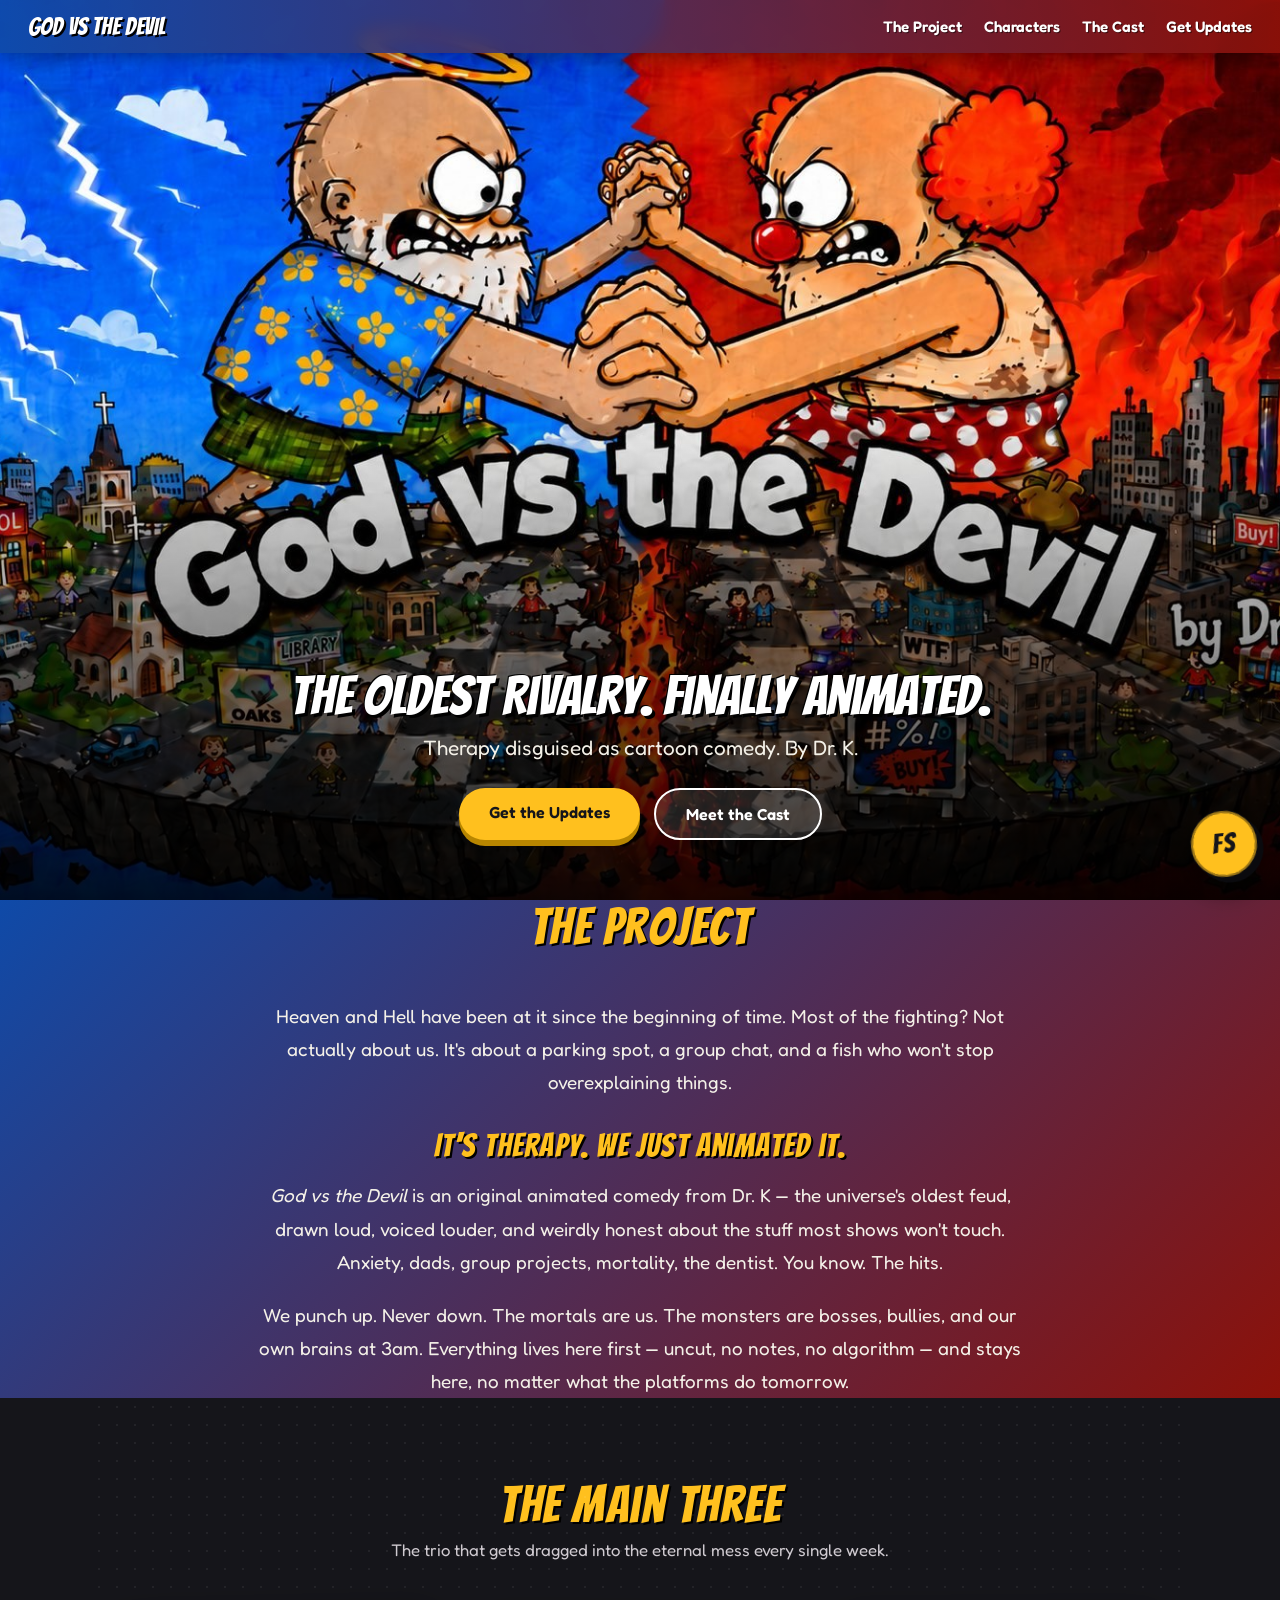
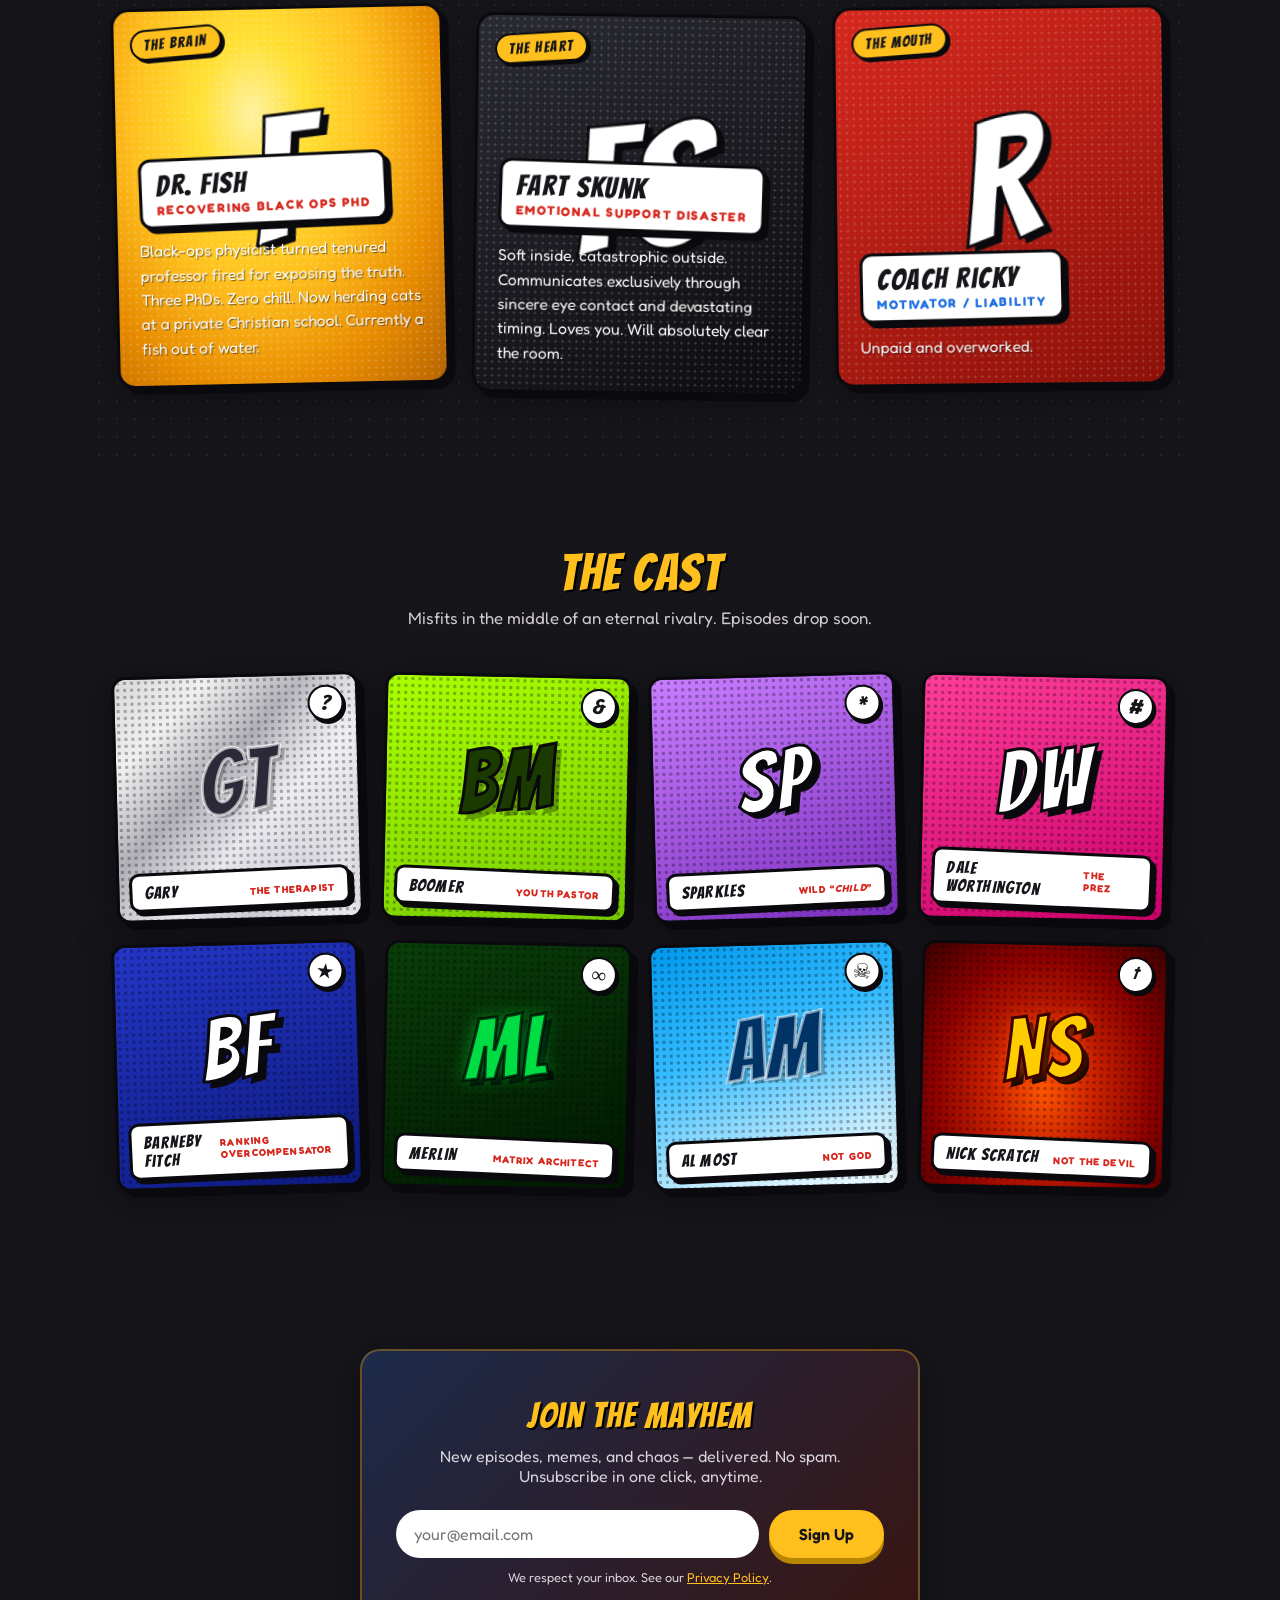
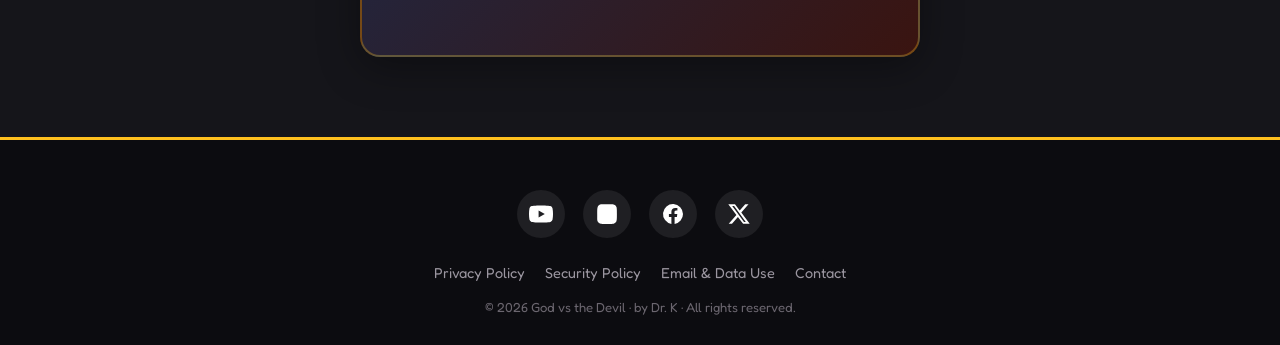
==== index.html @ 8877b004 "Update Coach Ricky tagline to "Unpaid and overworked." Co-Authored-By: Claude Sonnet 4.6 <noreply@an" ====
<!DOCTYPE html>
<html lang="en"><head>
<meta charset="UTF-8">
<meta name="viewport" content="width=device-width, initial-scale=1.0">
<title>God vs the Devil — by Dr. K</title>
<meta name="description" content="God vs the Devil — the oldest rivalry, finally animated. Therapy disguised as cartoon comedy. By Dr. K.">
<meta property="og:title" content="God vs the Devil — by Dr. K">
<meta property="og:description" content="The oldest rivalry. Finally animated.">
<meta property="og:image" content="images/hero.jpg">
<meta property="og:type" content="website">
<meta property="og:url" content="https://godvsthedevil.com">
<meta name="twitter:card" content="summary_large_image">

<link rel="preconnect" href="https://fonts.googleapis.com">
<link rel="preconnect" href="https://fonts.gstatic.com" crossorigin="">
<link rel="stylesheet" href="https://fonts.googleapis.com/css2?family=Bangers&family=Fredoka:wght@400;500;600;700&display=swap">
<style>/* vietnamese */

/* latin-ext */

/* latin */

/* hebrew */

/* latin-ext */

/* latin */

/* hebrew */

/* latin-ext */

/* latin */

/* hebrew */

/* latin-ext */

/* latin */

/* hebrew */

/* latin-ext */

/* latin */

</style>
<style>
  :root{
    --heaven:#1f6fe0;
    --heaven-deep:#0f4aa8;
    --hell:#d6281e;
    --hell-deep:#8c1109;
    --ink:#15151a;
    --paper:#f4f1e8;
    --gold:#ffc01e;
    --shadow:0 10px 40px rgba(0,0,0,.35);
  }
  *{margin:0;padding:0;box-sizing:border-box}
  html{scroll-behavior:smooth}
  body{
    font-family:'Fredoka',system-ui,sans-serif;
    background:var(--ink);
    color:var(--paper);
    overflow-x:hidden;
  }
  h1,h2,h3,.display{font-family:'Bangers',cursive;letter-spacing:1.5px;font-weight:400}
  nav{
    position:fixed;top:0;left:0;right:0;z-index:50;
    display:flex;justify-content:space-between;align-items:center;
    padding:14px 28px;
    background:linear-gradient(90deg, rgba(15,74,168,.92) 0%, rgba(140,17,9,.92) 100%);
    backdrop-filter:blur(8px);
    box-shadow:0 2px 20px rgba(0,0,0,.4);
  }
  nav .brand{font-family:'Bangers',cursive;font-size:1.5rem;color:#fff;text-shadow:2px 2px 0 #000}
  nav .links{display:flex;gap:22px}
  nav .links a{color:#fff;text-decoration:none;font-weight:600;font-size:.95rem;transition:color .2s;text-shadow:1px 1px 0 rgba(0,0,0,.5);}
  nav .links a:hover{color:var(--gold)}
  @media(max-width:640px){ nav .links{gap:12px} nav .links a{font-size:.78rem} nav .brand{font-size:1.15rem} }
  .hero{
    position:relative;min-height:100vh;display:flex;flex-direction:column;
    align-items:center;justify-content:flex-end;
    text-align:center;padding:90px 20px 60px;
    background:
      linear-gradient(to bottom, rgba(0,0,0,0) 45%, rgba(0,0,0,.85) 100%),
      url("images/hero.jpg") center/cover no-repeat;
  }
  .hero .tagline{
    font-family:'Bangers',cursive;font-size:clamp(1.6rem,5vw,3.4rem);
    color:#fff;text-shadow:3px 3px 0 #000, -1px -1px 0 #000;
    animation:rise 1s ease both;
  }
  .hero .sub{
    margin-top:10px;font-size:clamp(1rem,2.2vw,1.3rem);color:var(--paper);
    max-width:620px;animation:rise 1s ease .2s both;
  }
  .hero .cta{
    margin-top:28px;display:flex;gap:14px;flex-wrap:wrap;justify-content:center;
    animation:rise 1s ease .4s both;
  }
  .btn{
    font-family:'Fredoka',sans-serif;font-weight:600;font-size:1rem;
    padding:14px 30px;border-radius:50px;text-decoration:none;cursor:pointer;border:none;
    transition:transform .15s, box-shadow .15s;
  }
  .btn:hover{transform:translateY(-3px) scale(1.03)}
  .btn-gold{background:var(--gold);color:var(--ink);box-shadow:0 6px 0 #b88600}
  .btn-gold:hover{box-shadow:0 9px 0 #b88600}
  .btn-ghost{background:rgba(255,255,255,.12);color:#fff;border:2px solid #fff}
  @keyframes rise{from{opacity:0;transform:translateY(30px)}to{opacity:1;transform:none}}
  .hero .hero-img{display:none}
  @media(max-width:760px){
    .hero{min-height:auto;justify-content:flex-start;padding:74px 16px 44px;background:var(--ink);}
    .hero .hero-img{display:block;width:100%;height:auto;border-radius:12px;box-shadow:0 8px 30px rgba(0,0,0,.5);margin-bottom:22px;animation:rise 1s ease both;}
    .hero .tagline{font-size:clamp(1.7rem,7vw,2.6rem)}
    .hero .sub{font-size:1rem}
  }
  section.block{padding:80px 24px;max-width:1100px;margin:0 auto}
  .section-head{text-align:center;margin-bottom:46px}
  .section-head h2{font-size:clamp(2rem,5vw,3.2rem);color:var(--gold);text-shadow:2px 2px 0 #000}
  .section-head p{margin-top:8px;color:#cfcad0;font-size:1.05rem}

  /* About */
  .about{background:linear-gradient(135deg,var(--heaven-deep),var(--hell-deep))}
  .about-inner{max-width:780px;margin:0 auto;text-align:center;font-size:1.18rem;line-height:1.75}
  .about-inner p + p{margin-top:20px}
  .about-inner .pull{
    font-family:'Bangers',cursive;font-size:clamp(1.4rem,3vw,2rem);
    color:var(--gold);text-shadow:2px 2px 0 #000;letter-spacing:1.2px;
    margin:28px auto 14px;max-width:640px;line-height:1.2;
  }

  /* shared sticker / comic treatments */
  .halftone{
    position:absolute;inset:0;pointer-events:none;mix-blend-mode:multiply;opacity:.35;
    background-image:radial-gradient(rgba(0,0,0,.85) 1.4px, transparent 1.6px);
    background-size:7px 7px;
  }
  .halftone.light{mix-blend-mode:screen;opacity:.18;
    background-image:radial-gradient(rgba(255,255,255,.9) 1.2px, transparent 1.4px);
  }
  .sticker{
    border:3px solid #0a0a0e;
    box-shadow:6px 6px 0 #0a0a0e, var(--shadow);
  }

  /* Characters */
  .characters{background:var(--ink);position:relative;overflow:hidden}
  .characters::before{content:"";position:absolute;inset:0;opacity:.06;pointer-events:none;
    background-image:radial-gradient(#fff 1px, transparent 1.5px);background-size:18px 18px}
  .char-grid{display:grid;grid-template-columns:repeat(auto-fit,minmax(280px,1fr));gap:28px;position:relative}
  .char{
    position:relative;border-radius:18px;overflow:hidden;
    padding:130px 22px 24px;min-height:380px;
    display:flex;flex-direction:column;justify-content:flex-end;
    transition:transform .2s;
  }
  .char:nth-child(1){transform:rotate(-1.2deg)}
  .char:nth-child(2){transform:rotate(.8deg) translateY(8px)}
  .char:nth-child(3){transform:rotate(-.6deg)}
  .char:hover{transform:translateY(-6px) rotate(0deg) scale(1.02);z-index:3}
  .char .badge{
    position:absolute;top:16px;left:16px;z-index:4;
    font-family:'Bangers',cursive;font-size:.95rem;letter-spacing:.1em;
    padding:6px 12px 5px;border-radius:50px;
    background:var(--gold);color:var(--ink);
    border:2px solid #0a0a0e;
    box-shadow:3px 3px 0 #0a0a0e;
    transform:rotate(-4deg);
  }
  .char .portrait{
    position:absolute;top:0;left:0;right:0;bottom:0;
    perspective:1000px;pointer-events:none;
  }
  .char .portrait-inner{
    position:absolute;inset:0;display:flex;align-items:center;justify-content:center;
    transform-style:preserve-3d;
  }
  .char .portrait img{
    max-width:78%;max-height:72%;
    border:3px solid #0a0a0e;border-radius:8px;
    box-shadow:8px 8px 0 rgba(0,0,0,.5), 0 12px 30px rgba(0,0,0,.5);
    background:#0a0a0e;
    transition:transform .4s ease;
  }
  /* alternating 3d tilts per card */
  .char:nth-child(1) .portrait img{transform:perspective(900px) rotateY(-16deg) rotateX(4deg) rotateZ(-2deg)}
  .char:nth-child(2) .portrait img{transform:perspective(900px) rotateY(14deg)  rotateX(-3deg) rotateZ(2deg)}
  .char:nth-child(3) .portrait img{transform:perspective(900px) rotateY(-12deg) rotateX(-2deg) rotateZ(-3deg)}
  .char:hover .portrait img{transform:perspective(900px) rotateY(0deg) rotateX(0deg) rotateZ(0deg) scale(1.04)}

  /* mono fallback when no portrait image */
  .char .mono{
    position:absolute;top:50%;left:50%;transform:translate(-50%,-58%) rotate(-6deg);
    font-family:'Bangers',cursive;font-size:11rem;line-height:1;letter-spacing:2px;
    color:#fff;-webkit-text-stroke:3px #0a0a0e;
    text-shadow:6px 6px 0 #0a0a0e;
    pointer-events:none;user-select:none;z-index:2;
  }
  .char-name{
    position:relative;z-index:3;
    background:#fff;color:var(--ink);
    border:3px solid #0a0a0e;border-radius:12px;
    padding:10px 14px 8px;box-shadow:5px 5px 0 #0a0a0e;
    transform:rotate(-1.4deg);align-self:flex-start;
  }
  .char-name h3{font-size:1.8rem;line-height:1;color:var(--ink);text-shadow:none;letter-spacing:1.5px}
  .char-name .role{
    font-family:'Fredoka',sans-serif;font-weight:700;color:var(--hell);
    font-size:.78rem;text-transform:uppercase;letter-spacing:.14em;margin-top:2px;
  }
  .char p{
    margin-top:14px;font-size:.98rem;line-height:1.55;color:#fff;
    position:relative;z-index:3;text-shadow:1px 1px 0 rgba(0,0,0,.5);
  }
  .char-fish{background:radial-gradient(ellipse at 42% 28%, #fff2a0 0%, #ffe033 20%, #ffc01e 45%, #e88c00 72%, #b86500 100%)}
  .char-skunk{background:linear-gradient(150deg,#2a2a32 0%, #0c0c10 100%)}
  .char-skunk .char-name{transform:rotate(1.2deg)}
  .char-ricky{background:linear-gradient(150deg,var(--hell) 0%, var(--hell-deep) 100%)}
  .char-ricky .char-name{transform:rotate(-.8deg)}
  .char-ricky .char-name .role{color:var(--heaven)}

  /* Gallery / Cast */
  .gallery{display:grid;grid-template-columns:repeat(4,1fr);gap:22px;}
  @media(max-width:900px){.gallery{grid-template-columns:repeat(2,1fr)}}
  @media(max-width:480px){.gallery{grid-template-columns:1fr}}
  .card{
    position:relative;border-radius:14px;overflow:hidden;aspect-ratio:1;
    cursor:pointer;transition:transform .25s ease;
    display:flex;align-items:center;justify-content:center;
  }
  .card:nth-child(odd){transform:rotate(-1.5deg)}
  .card:nth-child(even){transform:rotate(1.2deg)}
  .card:hover{transform:rotate(0deg) translateY(-6px) scale(1.04);z-index:2}
  .card .tag{
    position:absolute;bottom:10px;left:10px;right:10px;z-index:4;
    padding:8px 12px 7px;
    background:#fff;color:var(--ink);
    border:3px solid #0a0a0e;border-radius:10px;
    box-shadow:4px 4px 0 #0a0a0e;
    font-family:'Bangers',cursive;font-size:1.05rem;letter-spacing:1.2px;
    display:flex;justify-content:space-between;align-items:baseline;gap:8px;
    transform:rotate(-1.2deg);
  }
  .card:nth-child(even) .tag{transform:rotate(1.4deg)}
  .card .tag small{font-family:'Fredoka',sans-serif;font-size:.62rem;font-weight:700;
    letter-spacing:.12em;text-transform:uppercase;color:var(--hell);}
  .card .initials{
    position:relative;z-index:3;
    font-family:'Bangers',cursive;font-size:5.4rem;line-height:1;letter-spacing:3px;
    color:#fff;-webkit-text-stroke:3px #0a0a0e;
    text-shadow:6px 6px 0 #0a0a0e;
    transform:translateY(-16px) rotate(-4deg);
  }
  .card .accent{
    position:absolute;top:10px;right:12px;z-index:4;
    font-family:'Bangers',cursive;font-size:1.3rem;
    background:#fff;color:var(--ink);
    border:2.5px solid #0a0a0e;border-radius:50%;
    width:36px;height:36px;display:flex;align-items:center;justify-content:center;
    box-shadow:3px 3px 0 #0a0a0e;transform:rotate(8deg);
  }
  .card .portrait-wrap{
    position:absolute;inset:0;display:flex;align-items:center;justify-content:center;
    perspective:900px;
  }
  .card .portrait-wrap img{
    max-width:82%;max-height:78%;
    border:3px solid #0a0a0e;border-radius:8px;
    box-shadow:6px 6px 0 rgba(0,0,0,.55);
    background:#0a0a0e;
    transition:transform .4s ease;
  }
  .card:nth-child(1) .portrait-wrap img{transform:rotateY(-18deg) rotateZ(-2deg)}
  .card:nth-child(2) .portrait-wrap img{transform:rotateY(16deg)  rotateZ(2deg)}
  .card:nth-child(3) .portrait-wrap img{transform:rotateY(-14deg) rotateZ(-3deg)}
  .card:nth-child(4) .portrait-wrap img{transform:rotateY(18deg)  rotateZ(2deg)}
  .card:nth-child(5) .portrait-wrap img{transform:rotateY(-16deg) rotateZ(-1deg)}
  .card:nth-child(6) .portrait-wrap img{transform:rotateY(14deg)  rotateZ(3deg)}
  .card:hover .portrait-wrap img{transform:rotateY(0deg) rotateZ(0deg) scale(1.05)}
  /* hide fallback initials/mono when a portrait image is present */
  .card:has(.portrait-wrap img) .initials{display:none}
  .char:has(.portrait img) .mono{display:none}

  /* card colorways — The Cast */
  .card-gary{
    background:linear-gradient(135deg,#d8d8d8 0%,#f0f0f0 20%,#b0b0b8 40%,#e8e8ee 60%,#c0c0cc 80%,#dcdce8 100%);
    position:relative;overflow:hidden;
  }
  .card-gary::before{
    content:"";position:absolute;inset:0;
    background:linear-gradient(105deg,transparent 30%,rgba(255,255,255,.55) 50%,transparent 70%);
    background-size:200% 100%;
    animation:sheen 3.2s ease-in-out infinite;
  }
  @keyframes sheen{0%{background-position:200%}100%{background-position:-200%}}
  .card-gary .initials{color:#2a2a38;-webkit-text-stroke:3px rgba(255,255,255,.6);text-shadow:4px 4px 0 rgba(0,0,0,.25)}
  .card-boomer{background:linear-gradient(160deg,#aaff00 0%,#77cc00 100%)}
  .card-boomer .initials{color:#1a3a00;-webkit-text-stroke:3px #0a0a0e;text-shadow:6px 6px 0 rgba(0,0,0,.3)}
  .card-sparkles{background:linear-gradient(160deg,#c97dff 0%,#7b2fbe 100%)}
  .card-sparkles .initials{color:#fff}
  .card-dale{background:linear-gradient(160deg,#ff3d9a 0%,#cc006a 100%)}
  .card-dale .initials{color:#fff}
  .card-barneby{background:linear-gradient(160deg,#2436c8 0%,#0d1a7e 100%)}
  .card-barneby .initials{color:#fff}
  .card-merlin{background:linear-gradient(160deg,#0a3d0a 0%,#001800 100%)}
  .card-merlin .initials{color:#00dd44;-webkit-text-stroke:3px rgba(0,0,0,.7);text-shadow:0 0 18px rgba(0,220,60,.6),6px 6px 0 #000}
  .card-almost{background:linear-gradient(160deg,#0099ee 0%,#33bbff 40%,#c8eeff 80%,#f0faff 100%)}
  .card-almost .initials{color:#003366;-webkit-text-stroke:3px rgba(255,255,255,.5);text-shadow:4px 4px 0 rgba(0,0,0,.25)}
  .card-scratch{background:radial-gradient(ellipse at 50% 60%,#ff5500 0%,#cc2200 30%,#8b0000 65%,#3a0000 100%)}
  .card-scratch .initials{color:#ffcc00;-webkit-text-stroke:3px #3a0000;text-shadow:0 0 16px rgba(255,80,0,.7),6px 6px 0 #000}

  /* Signup */
  .signup{background:var(--ink);text-align:center}
  .signup-box{max-width:560px;margin:0 auto;background:linear-gradient(135deg,#1c2a4a,#3a1410);padding:46px 34px;border-radius:20px;box-shadow:var(--shadow);border:2px solid rgba(255,192,30,.3);}
  .signup-box h2{font-size:2.2rem;color:var(--gold);text-shadow:2px 2px 0 #000}
  .signup-box p{margin:12px 0 24px;color:#d8d3da}
  .placeholder-form{display:flex;gap:10px;flex-wrap:wrap;justify-content:center}
  .placeholder-form input{flex:1;min-width:220px;padding:14px 18px;border-radius:50px;border:none;font-family:'Fredoka';font-size:1rem;}
  .fineprint{margin-top:16px;font-size:.8rem;color:#9b96a0}

  /* Footer */
  footer{background:#0c0c10;padding:50px 24px 30px;text-align:center;border-top:3px solid var(--gold);}
  .socials{display:flex;gap:18px;justify-content:center;flex-wrap:wrap;margin-bottom:26px}
  .socials a{width:48px;height:48px;border-radius:50%;display:flex;align-items:center;justify-content:center;background:rgba(255,255,255,.08);transition:background .2s,transform .2s;}
  .socials a:hover{background:var(--gold);transform:translateY(-3px)}
  .socials svg{width:24px;height:24px;fill:#fff}
  .socials a:hover svg{fill:var(--ink)}
  .legal-links{display:flex;gap:20px;justify-content:center;flex-wrap:wrap;margin-bottom:18px}
  .legal-links a{color:#9b96a0;text-decoration:none;font-size:.9rem;transition:color .2s}
  .legal-links a:hover{color:var(--gold)}
  footer .copy{color:#6b666f;font-size:.82rem}

  /* FS Chat widget */
  .fs-chat{
    position:fixed;right:22px;bottom:22px;z-index:60;
    width:68px;height:68px;border-radius:50%;
    background:var(--gold);
    border:3px solid #0a0a0e;
    box-shadow:5px 5px 0 #0a0a0e, 0 12px 28px rgba(0,0,0,.55);
    cursor:pointer;
    display:flex;align-items:center;justify-content:center;
    transition:transform .2s, box-shadow .2s;
    transform:rotate(-6deg);
  }
  .fs-chat:hover{transform:rotate(0deg) translateY(-3px) scale(1.06);box-shadow:7px 7px 0 #0a0a0e, 0 14px 32px rgba(0,0,0,.6)}
  .fs-chat .fs-mark{
    font-family:'Bangers',cursive;font-size:1.7rem;color:var(--ink);
    letter-spacing:1.5px;line-height:1;
    -webkit-text-stroke:0;
  }
  .fs-chat .pulse{
    position:absolute;inset:-2px;border-radius:50%;
    border:2px solid var(--gold);opacity:.6;
    animation:pulse 2.4s ease-out infinite;pointer-events:none;
  }
  @keyframes pulse{
    0%{transform:scale(1);opacity:.6}
    100%{transform:scale(1.5);opacity:0}
  }
  .fs-chat .bubble{
    position:absolute;right:84px;bottom:14px;
    background:#fff;color:var(--ink);
    border:3px solid #0a0a0e;
    padding:10px 14px 9px;border-radius:14px;
    font-family:'Bangers',cursive;font-size:1rem;letter-spacing:1.2px;
    white-space:nowrap;
    opacity:0;transform:translateX(8px) rotate(-3deg);pointer-events:none;
    transition:opacity .2s, transform .2s;
    box-shadow:4px 4px 0 #0a0a0e;
  }
  .fs-chat .bubble strong{color:var(--hell);margin-right:6px}
  .fs-chat .bubble::after{
    content:"";position:absolute;right:-12px;bottom:14px;
    width:0;height:0;border:9px solid transparent;
    border-left-color:#0a0a0e;border-right:0;
  }
  .fs-chat .bubble::before{
    content:"";position:absolute;right:-8px;bottom:16px;
    width:0;height:0;border:7px solid transparent;
    border-left-color:#fff;border-right:0;z-index:1;
  }
  .fs-chat:hover .bubble, .fs-chat:focus-visible .bubble{opacity:1;transform:translateX(0) rotate(-3deg)}
  @media(max-width:480px){ .fs-chat{width:60px;height:60px;right:14px;bottom:14px} .fs-chat .fs-mark{font-size:1.4rem} }
</style>
</head>
<body>
<nav>
  <div class="brand">GOD vs THE DEVIL</div>
  <div class="links">
    <a href="#about">The Project</a>
    <a href="#characters">Characters</a>
    <a href="#gallery">The Cast</a>
    <a href="#signup">Get Updates</a>
  </div>
</nav>

<header class="hero">
  <img class="hero-img" src="images/hero.jpg" alt="God vs the Devil — by Dr. K">
  <div class="tagline">The Oldest Rivalry. Finally Animated.</div>
  <p class="sub">Therapy disguised as cartoon comedy. By Dr. K.</p>
  <div class="cta">
    <a href="#signup" class="btn btn-gold">Get the Updates</a>
    <a href="#gallery" class="btn btn-ghost">Meet the Cast</a>
  </div>
</header>

<section class="about" id="about">
  <div class="block">
    <div class="section-head"><h2>The Project</h2></div>
    <div class="about-inner">
      <p>Heaven and Hell have been at it since the beginning of time. Most of the fighting? Not actually about us. It's about a parking spot, a group chat, and a fish who won't stop overexplaining things.</p>
      <div class="pull">It's therapy. We just animated it.</div>
      <p><em>God vs the Devil</em> is an original animated comedy from Dr. K — the universe's oldest feud, drawn loud, voiced louder, and weirdly honest about the stuff most shows won't touch. Anxiety, dads, group projects, mortality, the dentist. You know. The hits.</p>
      <p>We punch up. Never down. The mortals are us. The monsters are bosses, bullies, and our own brains at 3am. Everything lives here first — uncut, no notes, no algorithm — and stays here, no matter what the platforms do tomorrow.</p>
    </div>
  </div>
</section>

<section class="block characters" id="characters">
  <div class="section-head">
    <h2>The Main Three</h2>
    <p>The trio that gets dragged into the eternal mess every single week.</p>
  </div>
  <div class="char-grid">
    <article class="char char-fish sticker">
      <span class="halftone light" aria-hidden="true"></span>
      <span class="badge">The Brain</span>
      <div class="portrait" aria-hidden="true">
        <div class="portrait-inner">
          <!-- Drop image here: <img src="images/dr-fish.png" alt=""> -->
          <span class="mono">F</span>
        </div>
      </div>
      <div class="char-name">
        <h3>Dr. Fish</h3>
        <div class="role">Recovering Black Ops PhD</div>
      </div>
      <p>Black-ops physicist turned tenured professor fired for exposing the truth. Three PhDs. Zero chill. Now herding cats at a private Christian school. Currently a fish out of water.</p>
    </article>
    <article class="char char-skunk sticker">
      <span class="halftone light" aria-hidden="true"></span>
      <span class="badge">The Heart</span>
      <div class="portrait" aria-hidden="true">
        <div class="portrait-inner">
          <!-- Drop image here: <img src="images/fart-skunk.png" alt=""> -->
          <span class="mono">FS</span>
        </div>
      </div>
      <div class="char-name">
        <h3>Fart Skunk</h3>
        <div class="role">Emotional Support Disaster</div>
      </div>
      <p>Soft inside, catastrophic outside. Communicates exclusively through sincere eye contact and devastating timing. Loves you. Will absolutely clear the room.</p>
    </article>
    <article class="char char-ricky sticker">
      <span class="halftone light" aria-hidden="true"></span>
      <span class="badge">The Mouth</span>
      <div class="portrait" aria-hidden="true">
        <div class="portrait-inner">
          <!-- Drop image here: <img src="images/coach-ricky.png" alt=""> -->
          <span class="mono">R</span>
        </div>
      </div>
      <div class="char-name">
        <h3>Coach Ricky</h3>
        <div class="role">Motivator / Liability</div>
      </div>
      <p>Unpaid and overworked.</p>
    </article>
  </div>
</section>

<section class="block" id="gallery">
  <div class="section-head">
    <h2>The Cast</h2>
    <p>Misfits in the middle of an eternal rivalry. Episodes drop soon.</p>
  </div>
  <div class="gallery">
    <!-- Row 1 -->
    <div class="card card-gary sticker">
      <span class="halftone" aria-hidden="true"></span>
      <span class="accent">?</span>
      <div class="portrait-wrap">
        <!-- Drop image here: <img src="images/gary.png" alt=""> -->
      </div>
      <span class="initials">GT</span>
      <div class="tag">Gary <small>The Therapist</small></div>
    </div>
    <div class="card card-boomer sticker">
      <span class="halftone" aria-hidden="true"></span>
      <span class="accent">&amp;</span>
      <div class="portrait-wrap">
        <!-- Drop image here: <img src="images/boomer.png" alt=""> -->
      </div>
      <span class="initials">BM</span>
      <div class="tag">Boomer <small>Youth Pastor</small></div>
    </div>
    <div class="card card-sparkles sticker">
      <span class="halftone" aria-hidden="true"></span>
      <span class="accent">*</span>
      <div class="portrait-wrap">
        <!-- Drop image here: <img src="images/sparkles.png" alt=""> -->
      </div>
      <span class="initials">SP</span>
      <div class="tag">Sparkles <small>Wild &#8220;<em>Child</em>&#8221;</small></div>
    </div>
    <div class="card card-dale sticker">
      <span class="halftone" aria-hidden="true"></span>
      <span class="accent">#</span>
      <div class="portrait-wrap">
        <!-- Drop image here: <img src="images/dale-worthington.png" alt=""> -->
      </div>
      <span class="initials">DW</span>
      <div class="tag">Dale Worthington <small>The Prez</small></div>
    </div>
    <!-- Row 2 -->
    <div class="card card-barneby sticker">
      <span class="halftone" aria-hidden="true"></span>
      <span class="accent">&#9733;</span>
      <div class="portrait-wrap">
        <!-- Drop image here: <img src="images/barneby-fitch.png" alt=""> -->
      </div>
      <span class="initials">BF</span>
      <div class="tag">Barneby Fitch <small>Ranking Overcompensator</small></div>
    </div>
    <div class="card card-merlin sticker">
      <span class="halftone" aria-hidden="true"></span>
      <span class="accent">&#8734;</span>
      <div class="portrait-wrap">
        <!-- Drop image here: <img src="images/merlin.png" alt=""> -->
      </div>
      <span class="initials">ML</span>
      <div class="tag">Merlin <small>Matrix Architect</small></div>
    </div>
    <!-- Al Most faces RIGHT toward Nick Scratch — image orientation note -->
    <div class="card card-almost sticker">
      <span class="halftone" aria-hidden="true"></span>
      <span class="accent">&#9760;</span>
      <div class="portrait-wrap">
        <!-- Drop image here: <img src="images/al-most.png" alt="">
             IMAGE: faces RIGHT, arms out, palms up, mid-complaint toward Nick Scratch -->
      </div>
      <span class="initials">AM</span>
      <div class="tag">Al Most <small>Not God</small></div>
    </div>
    <!-- Nick Scratch faces LEFT toward Al Most — always placed last -->
    <div class="card card-scratch sticker">
      <span class="halftone" aria-hidden="true"></span>
      <span class="accent">&#8224;</span>
      <div class="portrait-wrap">
        <!-- Drop image here: <img src="images/nick-scratch.png" alt="">
             IMAGE: faces LEFT, arms crossed or finger pointing, dismissive toward Al Most -->
      </div>
      <span class="initials">NS</span>
      <div class="tag">Nick Scratch <small>Not The Devil</small></div>
    </div>
  </div>
</section>

<section class="block signup" id="signup">
  <div class="signup-box">
    <h2>Join the Mayhem</h2>
    <p>New episodes, memes, and chaos — delivered. No spam. Unsubscribe in one click, anytime.</p>
    <div id="email-signup-mount">
      <form id="gvd-subscribe" class="placeholder-form" novalidate>
        <input type="email" id="gvd-email" placeholder="your@email.com" aria-label="Email address" required>
        <button class="btn btn-gold" type="submit">Sign Up</button>
      </form>
    </div>
    <script>
    (function(){
      var form=document.getElementById('gvd-subscribe');
      var mount=document.getElementById('email-signup-mount');
      form.addEventListener('submit',function(e){
        e.preventDefault();
        var email=document.getElementById('gvd-email').value.trim();
        var btn=form.querySelector('button');
        var prev=mount.querySelector('.gvd-msg');
        if(prev)prev.remove();
        btn.disabled=true;btn.textContent='Signing up…';
        fetch('https://postiz.godvsthedevil.com/gvd-relay/subscribe',{
          method:'POST',
          headers:{'Content-Type':'application/json'},
          body:JSON.stringify({email:email})
        })
        .then(function(r){return r.json();})
        .then(function(d){
          if(d.status==='ok'){
            mount.innerHTML='<p class="gvd-msg" style="color:#ffe033;font-size:1.15rem;font-family:Fredoka;margin:0">You\'re in. Chaos incoming. 😈</p>';
          } else {
            btn.disabled=false;btn.textContent='Sign Up';
            var m=document.createElement('p');
            m.className='gvd-msg';m.style.cssText='color:#ff6b6b;margin:8px 0 0;font-size:.9rem';
            m.textContent='Something went wrong — try again.';
            mount.appendChild(m);
          }
        })
        .catch(function(){
          btn.disabled=false;btn.textContent='Sign Up';
          var m=document.createElement('p');
          m.className='gvd-msg';m.style.cssText='color:#ff6b6b;margin:8px 0 0;font-size:.9rem';
          m.textContent='Something went wrong — try again.';
          mount.appendChild(m);
        });
      });
    })();
    </script>
    <p class="fineprint">We respect your inbox. See our <a href="privacy.html" style="color:var(--gold)">Privacy Policy</a>.</p>
  </div>
</section>

<footer>
  <div class="socials">
    <a href="#" aria-label="YouTube"><svg viewBox="0 0 24 24"><path d="M23.5 6.2a3 3 0 0 0-2.1-2.1C19.5 3.5 12 3.5 12 3.5s-7.5 0-9.4.6A3 3 0 0 0 .5 6.2 31 31 0 0 0 0 12a31 31 0 0 0 .5 5.8 3 3 0 0 0 2.1 2.1c1.9.6 9.4.6 9.4.6s7.5 0 9.4-.6a3 3 0 0 0 2.1-2.1A31 31 0 0 0 24 12a31 31 0 0 0-.5-5.8zM9.6 15.6V8.4l6.2 3.6z"></path></svg></a>
    <a href="#" aria-label="Instagram"><svg viewBox="0 0 24 24"><path d="M12 2.2c3.2 0 3.6 0 4.9.1 1.2.1 1.8.3 2.2.4.6.2 1 .5 1.4.9.4.4.7.8.9 1.4.2.4.4 1 .4 2.2.1 1.3.1 1.7.1 4.9s0 3.6-.1 4.9c-.1 1.2-.3 1.8-.4 2.2-.2.6-.5 1-.9 1.4-.4.4-.8.7-1.4.9-.4.2-1 .4-2.2.4-1.3.1-1.7.1-4.9.1s-3.6 0-4.9-.1c-1.2-.1-1.8-.3-2.2-.4-.6-.2-1-.5-1.4-.9-.4-.4-.7-.8-.9-1.4-.2-.4-.4-1-.4-2.2C2.2 15.6 2.2 15.2 2.2 12s0-3.6.1-4.9c.1-1.2.3-1.8.4-2.2.2-.6.5-1 .9-1.4.4-.4.8-.7 1.4-.9.4-.2 1-.4 2.2-.4C8.4 2.2 8.8 2.2 12 2.2zm0 3.1a4.9 4.9 0 1 1 0 9.8 4.9 4.9 0 0 1 0-9.8zm6.2-1.2a1.1 1.1 0 1 1-2.3 0 1.1 1.1 0 0 1 2.3 0z"></path></svg></a>
    <a href="#" aria-label="Facebook"><svg viewBox="0 0 24 24"><path d="M22 12a10 10 0 1 0-11.6 9.9v-7H7.9V12h2.5V9.8c0-2.5 1.5-3.9 3.8-3.9 1.1 0 2.2.2 2.2.2v2.5h-1.3c-1.2 0-1.6.8-1.6 1.6V12h2.8l-.4 2.9h-2.3v7A10 10 0 0 0 22 12z"></path></svg></a>
    <a href="#" aria-label="X"><svg viewBox="0 0 24 24"><path d="M18.2 2.3h3.3l-7.2 8.2 8.4 11.2h-6.6l-5.2-6.8-5.9 6.8H1.7l7.7-8.8L1.3 2.3H8l4.7 6.2zm-1.2 17.8h1.8L7.1 4.1H5.2z"></path></svg></a>
  </div>
  <div class="legal-links">
    <a href="privacy.html">Privacy Policy</a>
    <a href="security.html">Security Policy</a>
    <a href="email-policy.html">Email &amp; Data Use</a>
    <a href="mailto:mayhem@godvsthedevil.com">Contact</a>
  </div>
  <div class="copy">© <span id="yr"></span> God vs the Devil · by Dr. K · All rights reserved.</div>
</footer>

<!-- FS chat widget (placeholder) -->
<button class="fs-chat" type="button" aria-label="Chat with Fart Skunk (coming soon)">
  <span class="pulse" aria-hidden="true"></span>
  <span class="fs-mark">FS</span>
  <span class="bubble"><strong>FS</strong>Coming soon…</span>
</button>

<script>document.getElementById('yr').textContent = new Date().getFullYear();</script>

</body></html>
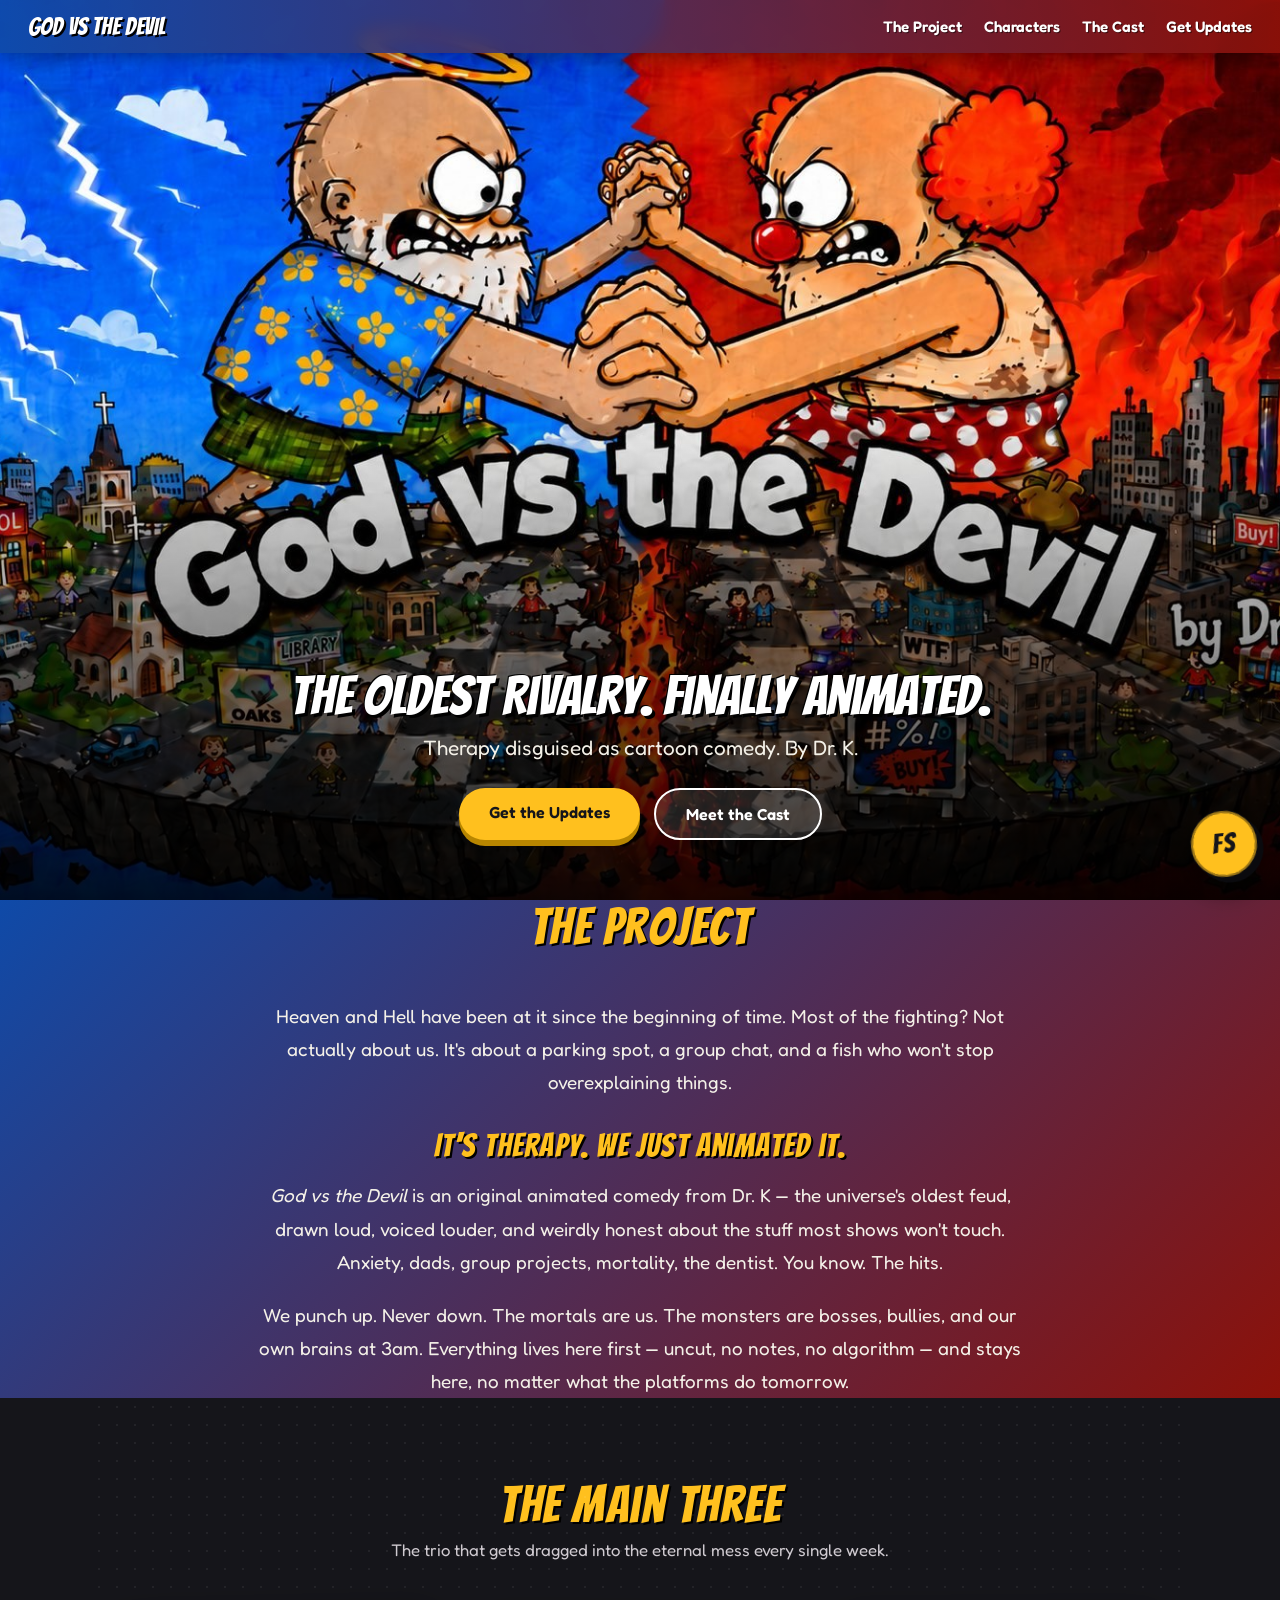
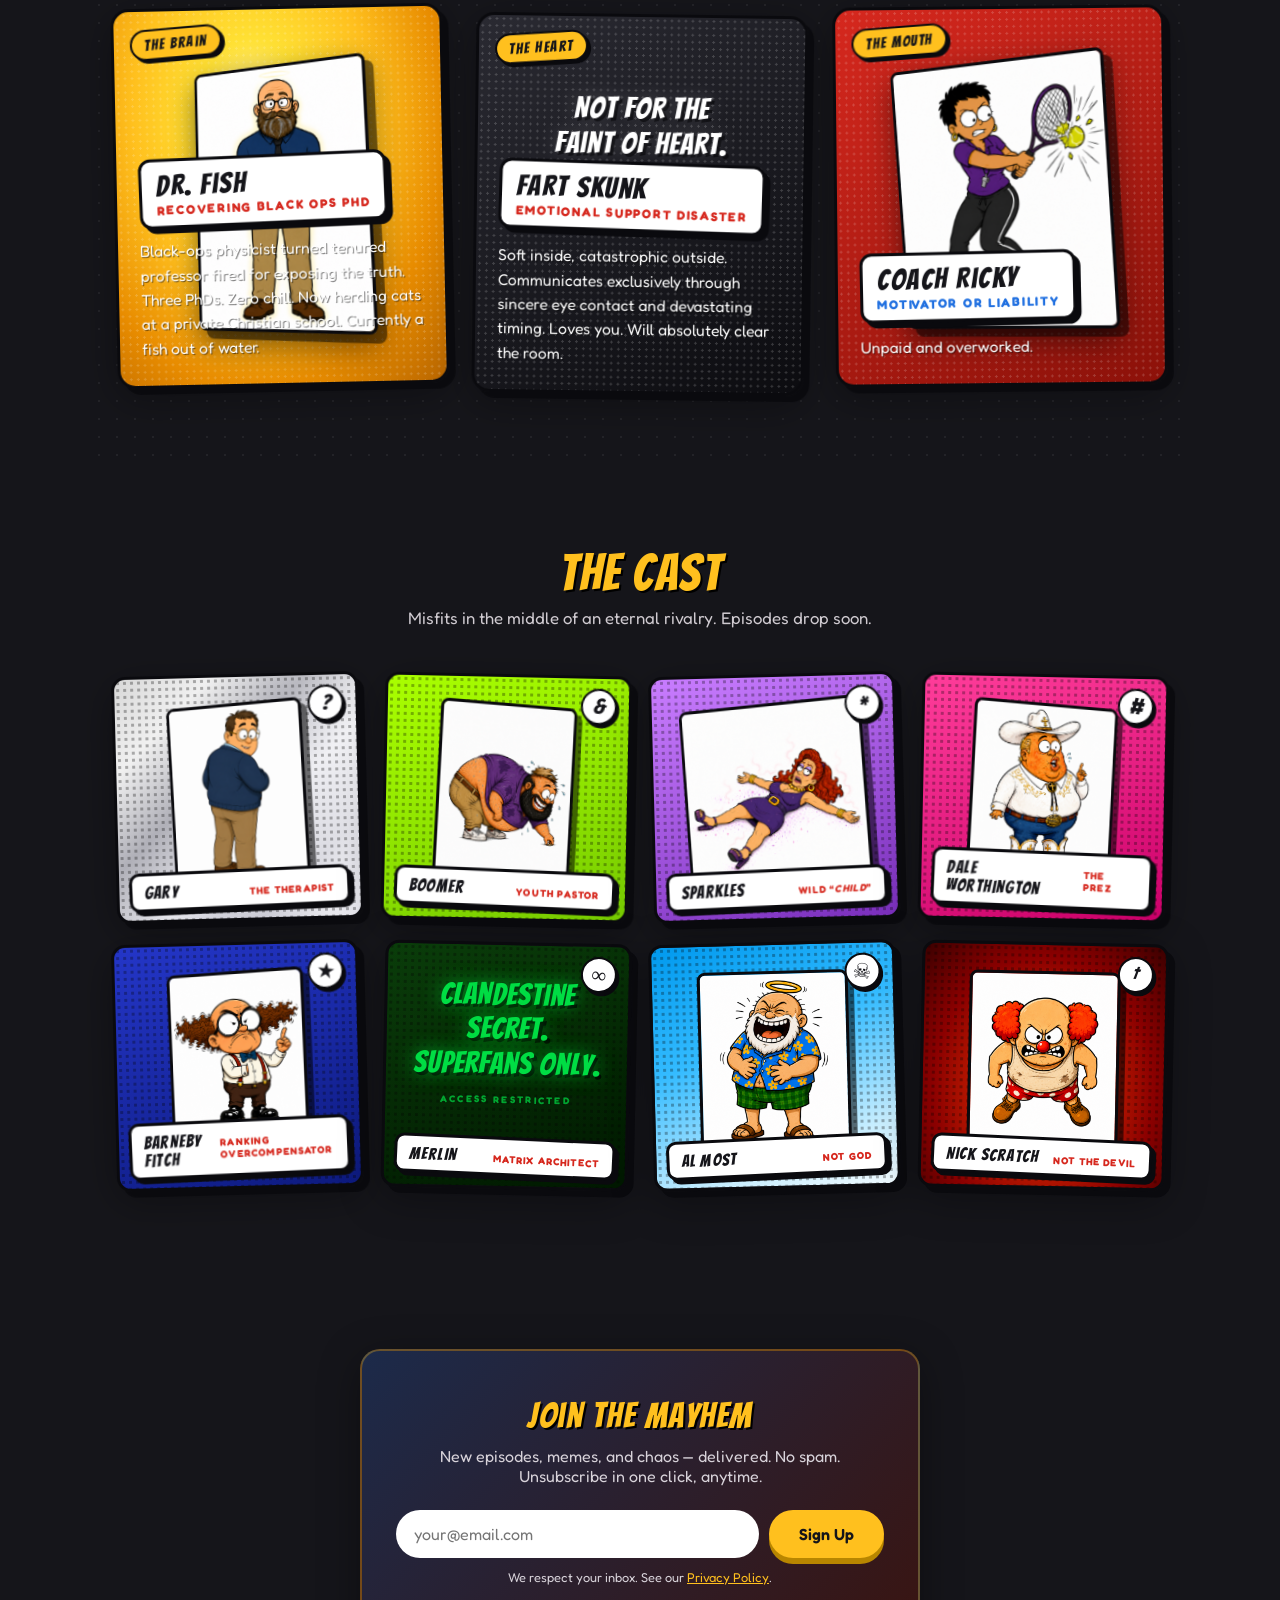
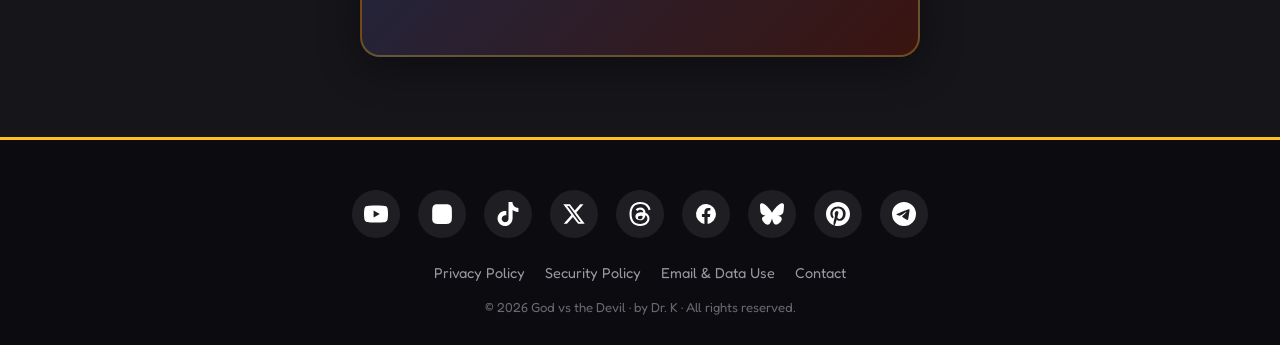
==== commit cac705bb: "Update character images, add teasers, add social links" ====
--- a/index.html
+++ b/index.html
@@ -311,6 +311,18 @@
   .card-scratch{background:radial-gradient(ellipse at 50% 60%,#ff5500 0%,#cc2200 30%,#8b0000 65%,#3a0000 100%)}
   .card-scratch .initials{color:#ffcc00;-webkit-text-stroke:3px #3a0000;text-shadow:0 0 16px rgba(255,80,0,.7),6px 6px 0 #000}
 
+  /* Teaser cards (no portrait) */
+  .teaser{display:flex;flex-direction:column;align-items:center;justify-content:center;text-align:center;padding:0 16px;z-index:3;pointer-events:none;}
+  .char .teaser{position:absolute;left:0;right:0;top:0;bottom:132px;}
+  .card .teaser{position:absolute;left:0;right:0;top:0;bottom:48px;}
+  .teaser .t-line{font-family:'Bangers',cursive;font-size:clamp(1.3rem,3vw,1.9rem);line-height:1.14;letter-spacing:1px;color:#fff;text-shadow:3px 3px 0 #0a0a0e;}
+  .teaser .t-sub{margin-top:12px;font-family:'Fredoka',sans-serif;font-weight:700;font-size:.6rem;letter-spacing:.24em;text-transform:uppercase;color:rgba(255,255,255,.55);}
+  .char-skunk .teaser .t-line{color:#fff;text-shadow:0 0 22px rgba(255,255,255,.22),3px 3px 0 #0a0a0e;}
+  .card-merlin .teaser{animation:flicker 4s ease-in-out infinite;}
+  .card-merlin .teaser .t-line{color:#00dd44;text-shadow:0 0 20px rgba(0,220,60,.75),3px 3px 0 #000;}
+  .card-merlin .teaser .t-sub{color:rgba(0,221,68,.7);}
+  @keyframes flicker{0%,92%,100%{opacity:1}94%{opacity:.45}96%{opacity:.9}}
+
   /* Signup */
   .signup{background:var(--ink);text-align:center}
   .signup-box{max-width:560px;margin:0 auto;background:linear-gradient(135deg,#1c2a4a,#3a1410);padding:46px 34px;border-radius:20px;box-shadow:var(--shadow);border:2px solid rgba(255,192,30,.3);}
@@ -429,8 +441,7 @@
       <span class="badge">The Brain</span>
       <div class="portrait" aria-hidden="true">
         <div class="portrait-inner">
-          <!-- Drop image here: <img src="images/dr-fish.png" alt=""> -->
-          <span class="mono">F</span>
+          <img src="images/dr-fish.png" alt="Dr. Fish">
         </div>
       </div>
       <div class="char-name">
@@ -442,11 +453,9 @@
     <article class="char char-skunk sticker">
       <span class="halftone light" aria-hidden="true"></span>
       <span class="badge">The Heart</span>
-      <div class="portrait" aria-hidden="true">
-        <div class="portrait-inner">
-          <!-- Drop image here: <img src="images/fart-skunk.png" alt=""> -->
-          <span class="mono">FS</span>
-        </div>
+      <div class="teaser" aria-hidden="true">
+        <span class="t-line">Not for the<br>faint of heart.</span>
+        <span class="t-sub">You've been warned</span>
       </div>
       <div class="char-name">
         <h3>Fart Skunk</h3>
@@ -459,13 +468,12 @@
       <span class="badge">The Mouth</span>
       <div class="portrait" aria-hidden="true">
         <div class="portrait-inner">
-          <!-- Drop image here: <img src="images/coach-ricky.png" alt=""> -->
-          <span class="mono">R</span>
+          <img src="images/coach-ricky.png" alt="Coach Ricky">
         </div>
       </div>
       <div class="char-name">
         <h3>Coach Ricky</h3>
-        <div class="role">Motivator / Liability</div>
+        <div class="role">Motivator or Liability</div>
       </div>
       <p>Unpaid and overworked.</p>
     </article>
@@ -483,7 +491,7 @@
       <span class="halftone" aria-hidden="true"></span>
       <span class="accent">?</span>
       <div class="portrait-wrap">
-        <!-- Drop image here: <img src="images/gary.png" alt=""> -->
+        <img src="images/gary.png" alt="Gary">
       </div>
       <span class="initials">GT</span>
       <div class="tag">Gary <small>The Therapist</small></div>
@@ -492,7 +500,7 @@
       <span class="halftone" aria-hidden="true"></span>
       <span class="accent">&amp;</span>
       <div class="portrait-wrap">
-        <!-- Drop image here: <img src="images/boomer.png" alt=""> -->
+        <img src="images/boomer.png" alt="Boomer">
       </div>
       <span class="initials">BM</span>
       <div class="tag">Boomer <small>Youth Pastor</small></div>
@@ -501,7 +509,7 @@
       <span class="halftone" aria-hidden="true"></span>
       <span class="accent">*</span>
       <div class="portrait-wrap">
-        <!-- Drop image here: <img src="images/sparkles.png" alt=""> -->
+        <img src="images/sparkles.png" alt="Sparkles">
       </div>
       <span class="initials">SP</span>
       <div class="tag">Sparkles <small>Wild &#8220;<em>Child</em>&#8221;</small></div>
@@ -510,7 +518,7 @@
       <span class="halftone" aria-hidden="true"></span>
       <span class="accent">#</span>
       <div class="portrait-wrap">
-        <!-- Drop image here: <img src="images/dale-worthington.png" alt=""> -->
+        <img src="images/dale-worthington.png" alt="Dale Worthington">
       </div>
       <span class="initials">DW</span>
       <div class="tag">Dale Worthington <small>The Prez</small></div>
@@ -520,7 +528,7 @@
       <span class="halftone" aria-hidden="true"></span>
       <span class="accent">&#9733;</span>
       <div class="portrait-wrap">
-        <!-- Drop image here: <img src="images/barneby-fitch.png" alt=""> -->
+        <img src="images/barneby-fitch.png" alt="Barneby Fitch">
       </div>
       <span class="initials">BF</span>
       <div class="tag">Barneby Fitch <small>Ranking Overcompensator</small></div>
@@ -528,10 +536,10 @@
     <div class="card card-merlin sticker">
       <span class="halftone" aria-hidden="true"></span>
       <span class="accent">&#8734;</span>
-      <div class="portrait-wrap">
-        <!-- Drop image here: <img src="images/merlin.png" alt=""> -->
-      </div>
-      <span class="initials">ML</span>
+      <div class="teaser" aria-hidden="true">
+        <span class="t-line">Clandestine secret.<br>Superfans only.</span>
+        <span class="t-sub">Access restricted</span>
+      </div>
       <div class="tag">Merlin <small>Matrix Architect</small></div>
     </div>
     <!-- Al Most faces RIGHT toward Nick Scratch — image orientation note -->
@@ -539,8 +547,7 @@
       <span class="halftone" aria-hidden="true"></span>
       <span class="accent">&#9760;</span>
       <div class="portrait-wrap">
-        <!-- Drop image here: <img src="images/al-most.png" alt="">
-             IMAGE: faces RIGHT, arms out, palms up, mid-complaint toward Nick Scratch -->
+        <img src="images/al-most.png" alt="Al Most">
       </div>
       <span class="initials">AM</span>
       <div class="tag">Al Most <small>Not God</small></div>
@@ -550,8 +557,7 @@
       <span class="halftone" aria-hidden="true"></span>
       <span class="accent">&#8224;</span>
       <div class="portrait-wrap">
-        <!-- Drop image here: <img src="images/nick-scratch.png" alt="">
-             IMAGE: faces LEFT, arms crossed or finger pointing, dismissive toward Al Most -->
+        <img src="images/nick-scratch.png" alt="Nick Scratch">
       </div>
       <span class="initials">NS</span>
       <div class="tag">Nick Scratch <small>Not The Devil</small></div>
@@ -573,12 +579,21 @@
     (function(){
       var form=document.getElementById('gvd-subscribe');
       var mount=document.getElementById('email-signup-mount');
+      if(!form||!mount)return;
+      var EMAIL_RE=/^[^@\s]+@[^@\s]+\.[^@\s]+$/;
       form.addEventListener('submit',function(e){
         e.preventDefault();
-        var email=document.getElementById('gvd-email').value.trim();
+        var email=(document.getElementById('gvd-email').value||'').trim();
         var btn=form.querySelector('button');
         var prev=mount.querySelector('.gvd-msg');
         if(prev)prev.remove();
+        if(!email||!EMAIL_RE.test(email)){
+          var ve=document.createElement('p');
+          ve.className='gvd-msg';ve.style.cssText='color:#ff6b6b;margin:8px 0 0;font-size:.9rem';
+          ve.textContent='Enter a valid email address.';
+          mount.appendChild(ve);
+          return;
+        }
         btn.disabled=true;btn.textContent='Signing up…';
         fetch('https://postiz.godvsthedevil.com/gvd-relay/subscribe',{
           method:'POST',
@@ -601,7 +616,7 @@
           btn.disabled=false;btn.textContent='Sign Up';
           var m=document.createElement('p');
           m.className='gvd-msg';m.style.cssText='color:#ff6b6b;margin:8px 0 0;font-size:.9rem';
-          m.textContent='Something went wrong — try again.';
+          m.textContent='Could not connect — try again or email mayhem@godvsthedevil.com';
           mount.appendChild(m);
         });
       });
@@ -613,10 +628,15 @@
 
 <footer>
   <div class="socials">
-    <a href="#" aria-label="YouTube"><svg viewBox="0 0 24 24"><path d="M23.5 6.2a3 3 0 0 0-2.1-2.1C19.5 3.5 12 3.5 12 3.5s-7.5 0-9.4.6A3 3 0 0 0 .5 6.2 31 31 0 0 0 0 12a31 31 0 0 0 .5 5.8 3 3 0 0 0 2.1 2.1c1.9.6 9.4.6 9.4.6s7.5 0 9.4-.6a3 3 0 0 0 2.1-2.1A31 31 0 0 0 24 12a31 31 0 0 0-.5-5.8zM9.6 15.6V8.4l6.2 3.6z"></path></svg></a>
-    <a href="#" aria-label="Instagram"><svg viewBox="0 0 24 24"><path d="M12 2.2c3.2 0 3.6 0 4.9.1 1.2.1 1.8.3 2.2.4.6.2 1 .5 1.4.9.4.4.7.8.9 1.4.2.4.4 1 .4 2.2.1 1.3.1 1.7.1 4.9s0 3.6-.1 4.9c-.1 1.2-.3 1.8-.4 2.2-.2.6-.5 1-.9 1.4-.4.4-.8.7-1.4.9-.4.2-1 .4-2.2.4-1.3.1-1.7.1-4.9.1s-3.6 0-4.9-.1c-1.2-.1-1.8-.3-2.2-.4-.6-.2-1-.5-1.4-.9-.4-.4-.7-.8-.9-1.4-.2-.4-.4-1-.4-2.2C2.2 15.6 2.2 15.2 2.2 12s0-3.6.1-4.9c.1-1.2.3-1.8.4-2.2.2-.6.5-1 .9-1.4.4-.4.8-.7 1.4-.9.4-.2 1-.4 2.2-.4C8.4 2.2 8.8 2.2 12 2.2zm0 3.1a4.9 4.9 0 1 1 0 9.8 4.9 4.9 0 0 1 0-9.8zm6.2-1.2a1.1 1.1 0 1 1-2.3 0 1.1 1.1 0 0 1 2.3 0z"></path></svg></a>
-    <a href="#" aria-label="Facebook"><svg viewBox="0 0 24 24"><path d="M22 12a10 10 0 1 0-11.6 9.9v-7H7.9V12h2.5V9.8c0-2.5 1.5-3.9 3.8-3.9 1.1 0 2.2.2 2.2.2v2.5h-1.3c-1.2 0-1.6.8-1.6 1.6V12h2.8l-.4 2.9h-2.3v7A10 10 0 0 0 22 12z"></path></svg></a>
-    <a href="#" aria-label="X"><svg viewBox="0 0 24 24"><path d="M18.2 2.3h3.3l-7.2 8.2 8.4 11.2h-6.6l-5.2-6.8-5.9 6.8H1.7l7.7-8.8L1.3 2.3H8l4.7 6.2zm-1.2 17.8h1.8L7.1 4.1H5.2z"></path></svg></a>
+    <a href="https://www.youtube.com/@godvsthedevilbydrk" target="_blank" rel="noopener" aria-label="YouTube"><svg viewBox="0 0 24 24"><path d="M23.5 6.2a3 3 0 0 0-2.1-2.1C19.5 3.5 12 3.5 12 3.5s-7.5 0-9.4.6A3 3 0 0 0 .5 6.2 31 31 0 0 0 0 12a31 31 0 0 0 .5 5.8 3 3 0 0 0 2.1 2.1c1.9.6 9.4.6 9.4.6s7.5 0 9.4-.6a3 3 0 0 0 2.1-2.1A31 31 0 0 0 24 12a31 31 0 0 0-.5-5.8zM9.6 15.6V8.4l6.2 3.6z"></path></svg></a>
+    <a href="https://www.instagram.com/god_vs_the_devil/" target="_blank" rel="noopener" aria-label="Instagram"><svg viewBox="0 0 24 24"><path d="M12 2.2c3.2 0 3.6 0 4.9.1 1.2.1 1.8.3 2.2.4.6.2 1 .5 1.4.9.4.4.7.8.9 1.4.2.4.4 1 .4 2.2.1 1.3.1 1.7.1 4.9s0 3.6-.1 4.9c-.1 1.2-.3 1.8-.4 2.2-.2.6-.5 1-.9 1.4-.4.4-.8.7-1.4.9-.4.2-1 .4-2.2.4-1.3.1-1.7.1-4.9.1s-3.6 0-4.9-.1c-1.2-.1-1.8-.3-2.2-.4-.6-.2-1-.5-1.4-.9-.4-.4-.7-.8-.9-1.4-.2-.4-.4-1-.4-2.2C2.2 15.6 2.2 15.2 2.2 12s0-3.6.1-4.9c.1-1.2.3-1.8.4-2.2.2-.6.5-1 .9-1.4.4-.4.8-.7 1.4-.9.4-.2 1-.4 2.2-.4C8.4 2.2 8.8 2.2 12 2.2zm0 3.1a4.9 4.9 0 1 1 0 9.8 4.9 4.9 0 0 1 0-9.8zm6.2-1.2a1.1 1.1 0 1 1-2.3 0 1.1 1.1 0 0 1 2.3 0z"></path></svg></a>
+    <a href="https://www.tiktok.com/@godvsthedevilbydrk" target="_blank" rel="noopener" aria-label="TikTok"><svg viewBox="0 0 24 24"><path d="M12.525.02c1.31-.02 2.61-.01 3.91-.02.08 1.53.63 3.09 1.75 4.17 1.12 1.11 2.7 1.62 4.24 1.79v4.03c-1.44-.05-2.89-.35-4.2-.97-.57-.26-1.1-.59-1.62-.93-.01 2.92.01 5.84-.02 8.75-.08 1.4-.54 2.79-1.35 3.94-1.31 1.92-3.58 3.17-5.91 3.21-1.43.08-2.86-.31-4.08-1.03-2.02-1.19-3.44-3.37-3.65-5.71-.02-.5-.03-1-.01-1.49.18-1.9 1.12-3.72 2.58-4.96 1.66-1.44 3.98-2.13 6.15-1.72.02 1.48-.04 2.96-.04 4.44-.99-.32-2.15-.23-3.02.37-.63.41-1.11 1.04-1.36 1.75-.21.51-.15 1.07-.14 1.61.24 1.64 1.82 3.02 3.5 2.87 1.12-.01 2.19-.66 2.77-1.61.19-.33.4-.67.41-1.06.1-1.79.06-3.57.07-5.36.01-4.03-.01-8.05.02-12.07z"></path></svg></a>
+    <a href="https://x.com/GvDbyDrK" target="_blank" rel="noopener" aria-label="X"><svg viewBox="0 0 24 24"><path d="M18.2 2.3h3.3l-7.2 8.2 8.4 11.2h-6.6l-5.2-6.8-5.9 6.8H1.7l7.7-8.8L1.3 2.3H8l4.7 6.2zm-1.2 17.8h1.8L7.1 4.1H5.2z"></path></svg></a>
+    <a href="https://www.threads.net/@god_vs_the_devil" target="_blank" rel="noopener" aria-label="Threads"><svg viewBox="0 0 24 24"><path d="M12.186 24h-.007c-3.581-.024-6.334-1.205-8.184-3.509C2.35 18.44 1.5 15.586 1.472 12.01v-.017c.03-3.579.879-6.43 2.525-8.482C5.845 1.205 8.6.024 12.18 0h.014c2.746.02 5.043.725 6.826 2.098 1.677 1.29 2.858 3.13 3.509 5.467l-2.04.569c-1.104-3.96-3.898-5.984-8.304-6.015-2.91.022-5.11.936-6.54 2.717C4.307 6.504 3.616 8.914 3.589 12c.027 3.086.718 5.496 2.057 7.164 1.43 1.783 3.631 2.698 6.54 2.717 2.623-.02 4.358-.631 5.8-2.045 1.647-1.613 1.618-3.593 1.09-4.798-.31-.71-.873-1.3-1.634-1.75-.192 1.352-.622 2.446-1.284 3.272-.886 1.102-2.14 1.704-3.73 1.79-1.202.065-2.36-.218-3.259-.801-1.063-.689-1.685-1.74-1.752-2.964-.065-1.19.408-2.285 1.33-3.082.88-.76 2.119-1.207 3.583-1.291a13.853 13.853 0 0 1 3.02.142c-.126-.742-.375-1.332-.75-1.757-.513-.586-1.308-.883-2.359-.89h-.029c-.844 0-1.992.232-2.721 1.32L7.734 7.847c.98-1.454 2.568-2.256 4.478-2.256h.044c3.194.02 5.097 1.975 5.287 5.388.108.046.216.094.321.142 1.49.7 2.58 1.761 3.154 3.07.797 1.82.871 4.785-1.548 7.155-1.85 1.81-4.094 2.628-7.277 2.65Zm1.327-10.353c-.24 0-.485.007-.733.021-1.84.103-2.991.84-2.892 2.072.06 1.082 1.165 1.575 2.282 1.515 1.012-.055 2.32-.448 2.546-3.092a8.9 8.9 0 0 0-1.203-.516Z"></path></svg></a>
+    <a href="https://www.facebook.com/GodvstheDevilbyDrK" target="_blank" rel="noopener" aria-label="Facebook"><svg viewBox="0 0 24 24"><path d="M22 12a10 10 0 1 0-11.6 9.9v-7H7.9V12h2.5V9.8c0-2.5 1.5-3.9 3.8-3.9 1.1 0 2.2.2 2.2.2v2.5h-1.3c-1.2 0-1.6.8-1.6 1.6V12h2.8l-.4 2.9h-2.3v7A10 10 0 0 0 22 12z"></path></svg></a>
+    <a href="https://bsky.app/profile/godvsthedevil.com" target="_blank" rel="noopener" aria-label="Bluesky"><svg viewBox="0 0 24 24"><path d="M12 10.8c-1.087-2.114-4.046-6.053-6.798-7.995C2.566.944 1.561 1.266.902 1.565.139 1.908 0 3.08 0 3.768c0 .69.378 5.65.624 6.479.815 2.736 3.713 3.66 6.383 3.364.136-.02.275-.039.415-.056-.138.022-.276.04-.415.056-3.912.58-7.387 2.005-2.83 7.078 5.013 5.19 6.87-1.113 7.823-4.308.953 3.195 2.05 9.271 7.733 4.308 4.267-4.308 1.172-6.498-2.74-7.078a8.741 8.741 0 0 1-.415-.056c.14.017.279.036.415.056 2.67.297 5.568-.628 6.383-3.364C23.622 9.418 24 4.458 24 3.768c0-.688-.139-1.86-.902-2.203-.659-.299-1.664-.621-4.3 1.24C16.046 4.748 13.087 8.687 12 10.8Z"></path></svg></a>
+    <a href="https://www.pinterest.com/godvsthedevilbydrk/" target="_blank" rel="noopener" aria-label="Pinterest"><svg viewBox="0 0 24 24"><path d="M12 0C5.373 0 0 5.372 0 12c0 5.084 3.163 9.426 7.627 11.174-.105-.949-.2-2.405.042-3.441.218-.937 1.407-5.965 1.407-5.965s-.359-.719-.359-1.782c0-1.668.967-2.914 2.171-2.914 1.023 0 1.518.769 1.518 1.69 0 1.029-.655 2.568-.994 3.995-.283 1.194.599 2.169 1.777 2.169 2.133 0 3.772-2.249 3.772-5.495 0-2.873-2.064-4.882-5.012-4.882-3.414 0-5.418 2.561-5.418 5.207 0 1.031.397 2.138.893 2.738a.36.36 0 0 1 .083.345c-.091.378-.293 1.194-.333 1.361-.052.22-.174.266-.402.16-1.499-.698-2.436-2.889-2.436-4.649 0-3.785 2.75-7.262 7.929-7.262 4.163 0 7.398 2.967 7.398 6.931 0 4.136-2.608 7.464-6.227 7.464-1.216 0-2.359-.632-2.75-1.378l-.748 2.853c-.271 1.043-1.002 2.349-1.492 3.146C9.57 23.812 10.763 24 12 24c6.627 0 12-5.373 12-12S18.627 0 12 0"></path></svg></a>
+    <a href="https://t.me/godvsthedevil" target="_blank" rel="noopener" aria-label="Telegram"><svg viewBox="0 0 24 24"><path d="M11.944 0A12 12 0 0 0 0 12a12 12 0 0 0 12 12 12 12 0 0 0 12-12A12 12 0 0 0 12 0a12 12 0 0 0-.056 0zm4.962 7.224c.1-.002.321.023.465.14a.506.506 0 0 1 .171.325c.016.093.036.306.02.472-.18 1.898-.962 6.502-1.36 8.627-.168.9-.499 1.201-.82 1.23-.696.065-1.225-.46-1.9-.902-1.056-.693-1.653-1.124-2.678-1.8-1.185-.78-.417-1.21.258-1.91.177-.184 3.247-2.977 3.307-3.23.007-.032.014-.15-.056-.212s-.174-.041-.249-.024c-.106.024-1.793 1.139-5.061 3.345-.479.329-.913.489-1.302.481-.428-.009-1.252-.242-1.865-.442-.751-.244-1.349-.374-1.297-.789.027-.216.325-.437.893-.663 3.498-1.524 5.83-2.529 6.998-3.014 3.332-1.386 4.025-1.627 4.476-1.635z"></path></svg></a>
   </div>
   <div class="legal-links">
     <a href="privacy.html">Privacy Policy</a>
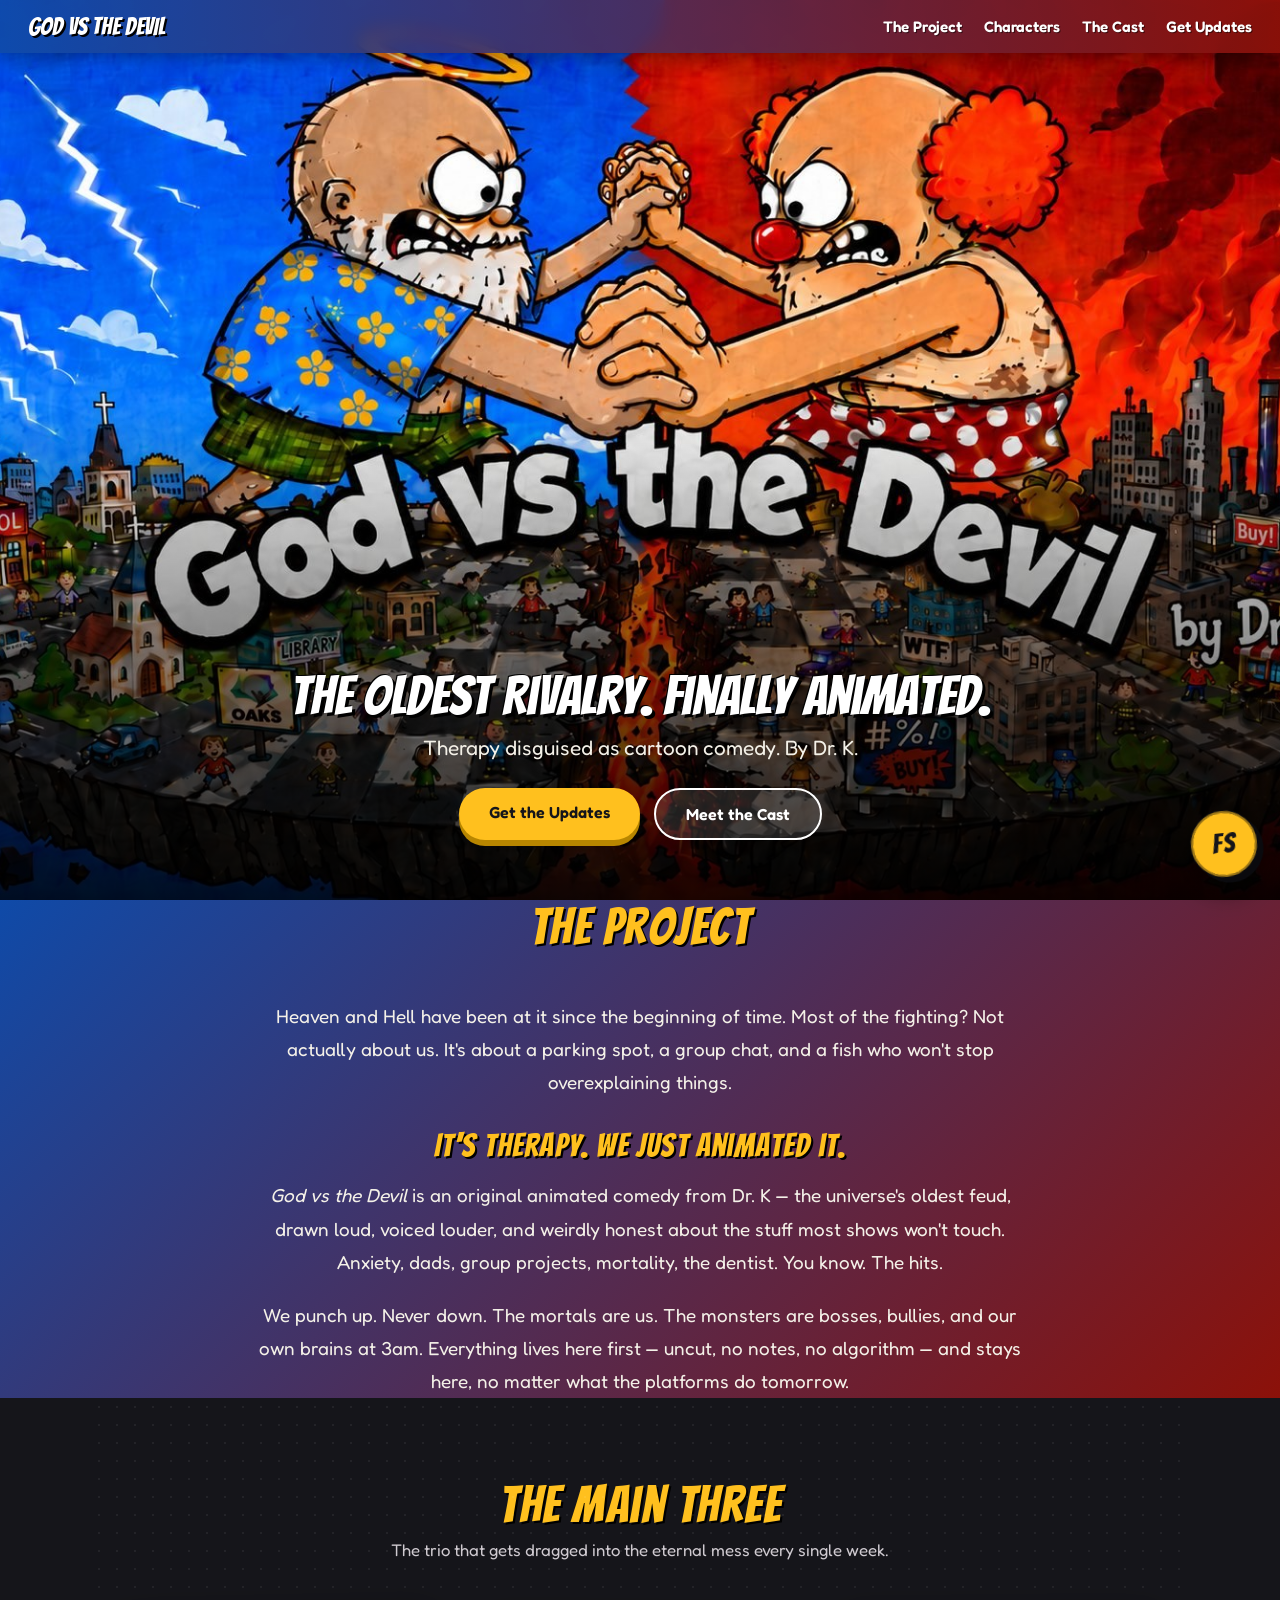
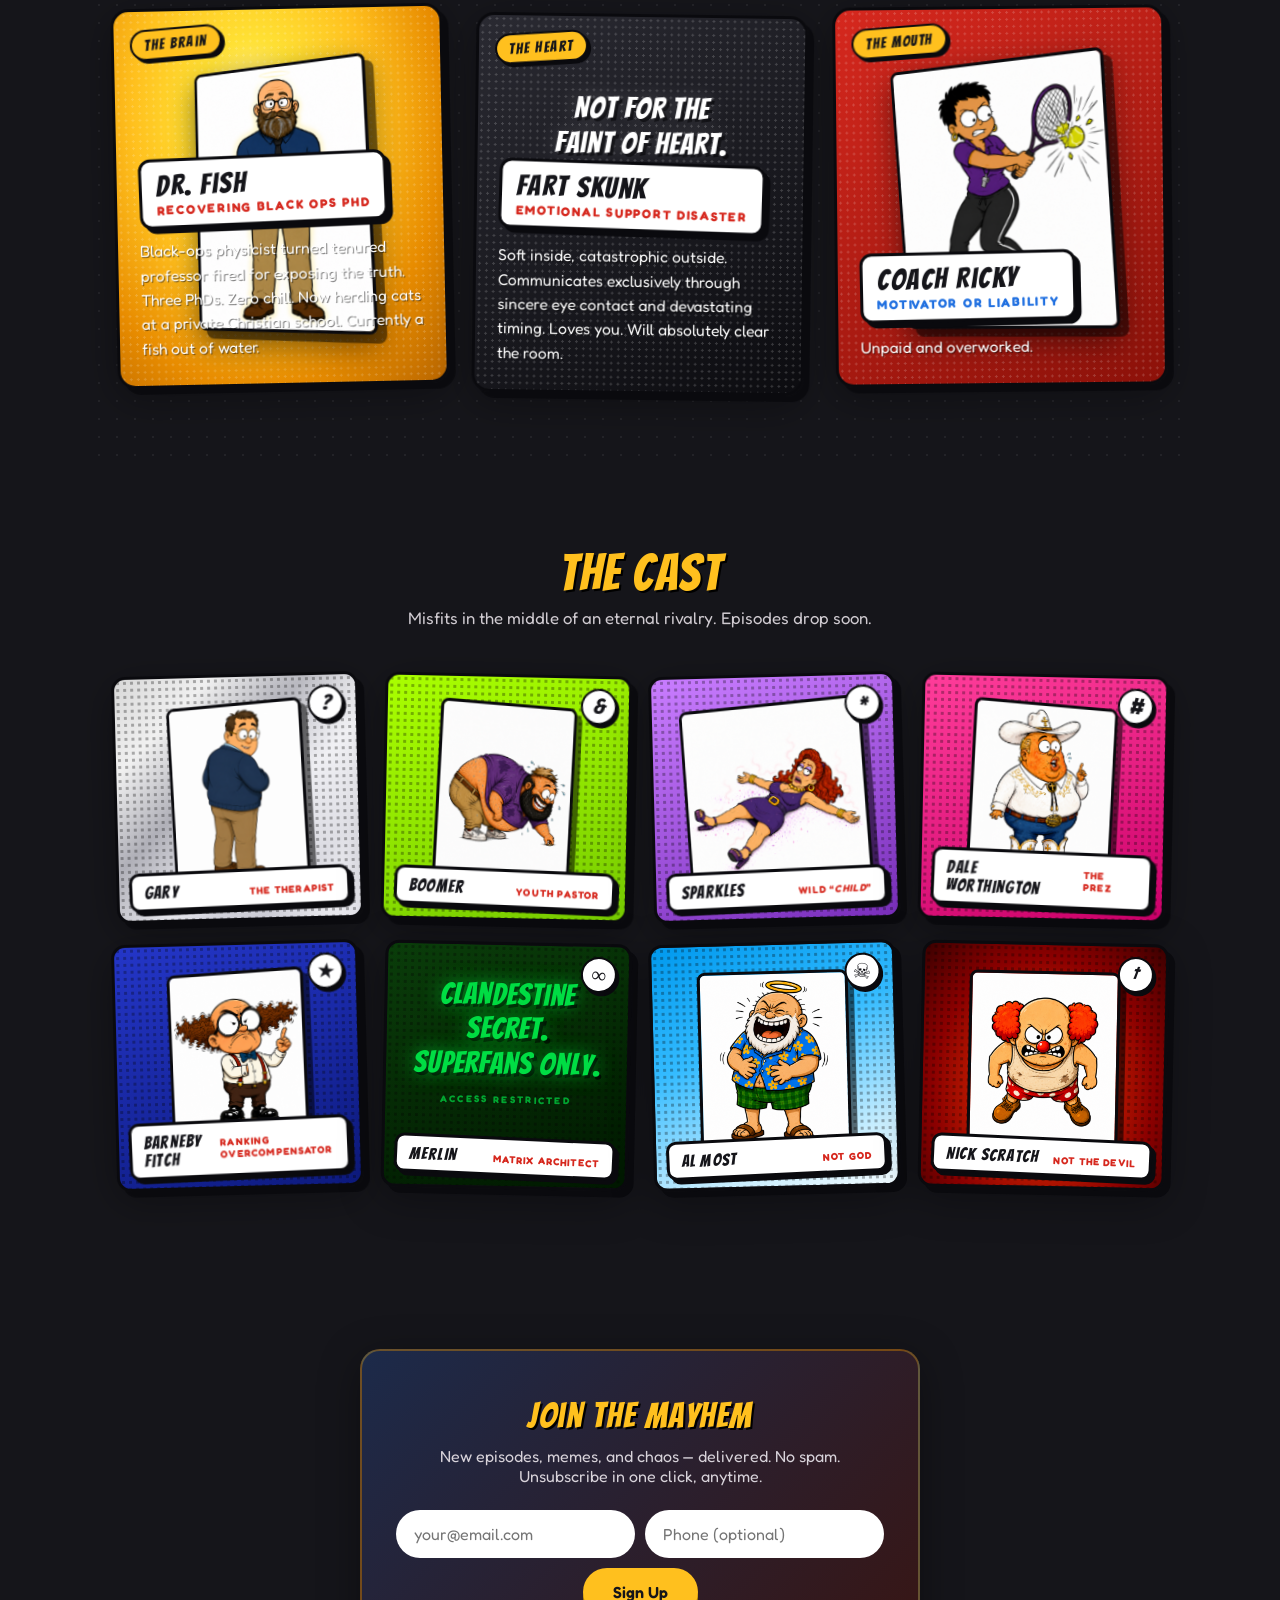
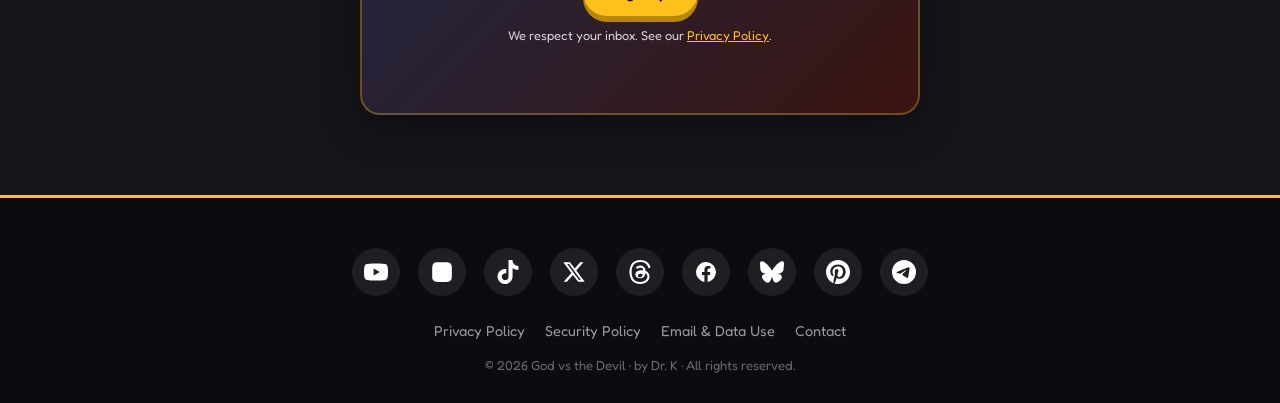
==== commit 3456c6e4: "Wire Beehiiv email capture into website" ====
--- a/index.html
+++ b/index.html
@@ -572,6 +572,7 @@
     <div id="email-signup-mount">
       <form id="gvd-subscribe" class="placeholder-form" novalidate>
         <input type="email" id="gvd-email" placeholder="your@email.com" aria-label="Email address" required>
+        <input type="tel" id="gvd-phone" placeholder="Phone (optional)" aria-label="Phone number (optional)" autocomplete="tel">
         <button class="btn btn-gold" type="submit">Sign Up</button>
       </form>
     </div>
@@ -584,6 +585,8 @@
       form.addEventListener('submit',function(e){
         e.preventDefault();
         var email=(document.getElementById('gvd-email').value||'').trim();
+        var phoneEl=document.getElementById('gvd-phone');
+        var phone=phoneEl?(phoneEl.value||'').trim():'';
         var btn=form.querySelector('button');
         var prev=mount.querySelector('.gvd-msg');
         if(prev)prev.remove();
@@ -598,12 +601,12 @@
         fetch('https://postiz.godvsthedevil.com/gvd-relay/subscribe',{
           method:'POST',
           headers:{'Content-Type':'application/json'},
-          body:JSON.stringify({email:email})
+          body:JSON.stringify(phone?{email:email,phone:phone}:{email:email})
         })
         .then(function(r){return r.json();})
         .then(function(d){
           if(d.status==='ok'){
-            mount.innerHTML='<p class="gvd-msg" style="color:#ffe033;font-size:1.15rem;font-family:Fredoka;margin:0">You\'re in. Chaos incoming. 😈</p>';
+            mount.innerHTML='<p class="gvd-msg" style="color:#ffe033;font-size:1.2rem;font-family:Fredoka;margin:0">Welcome to the madness. Check your inbox. 😈</p>';
           } else {
             btn.disabled=false;btn.textContent='Sign Up';
             var m=document.createElement('p');
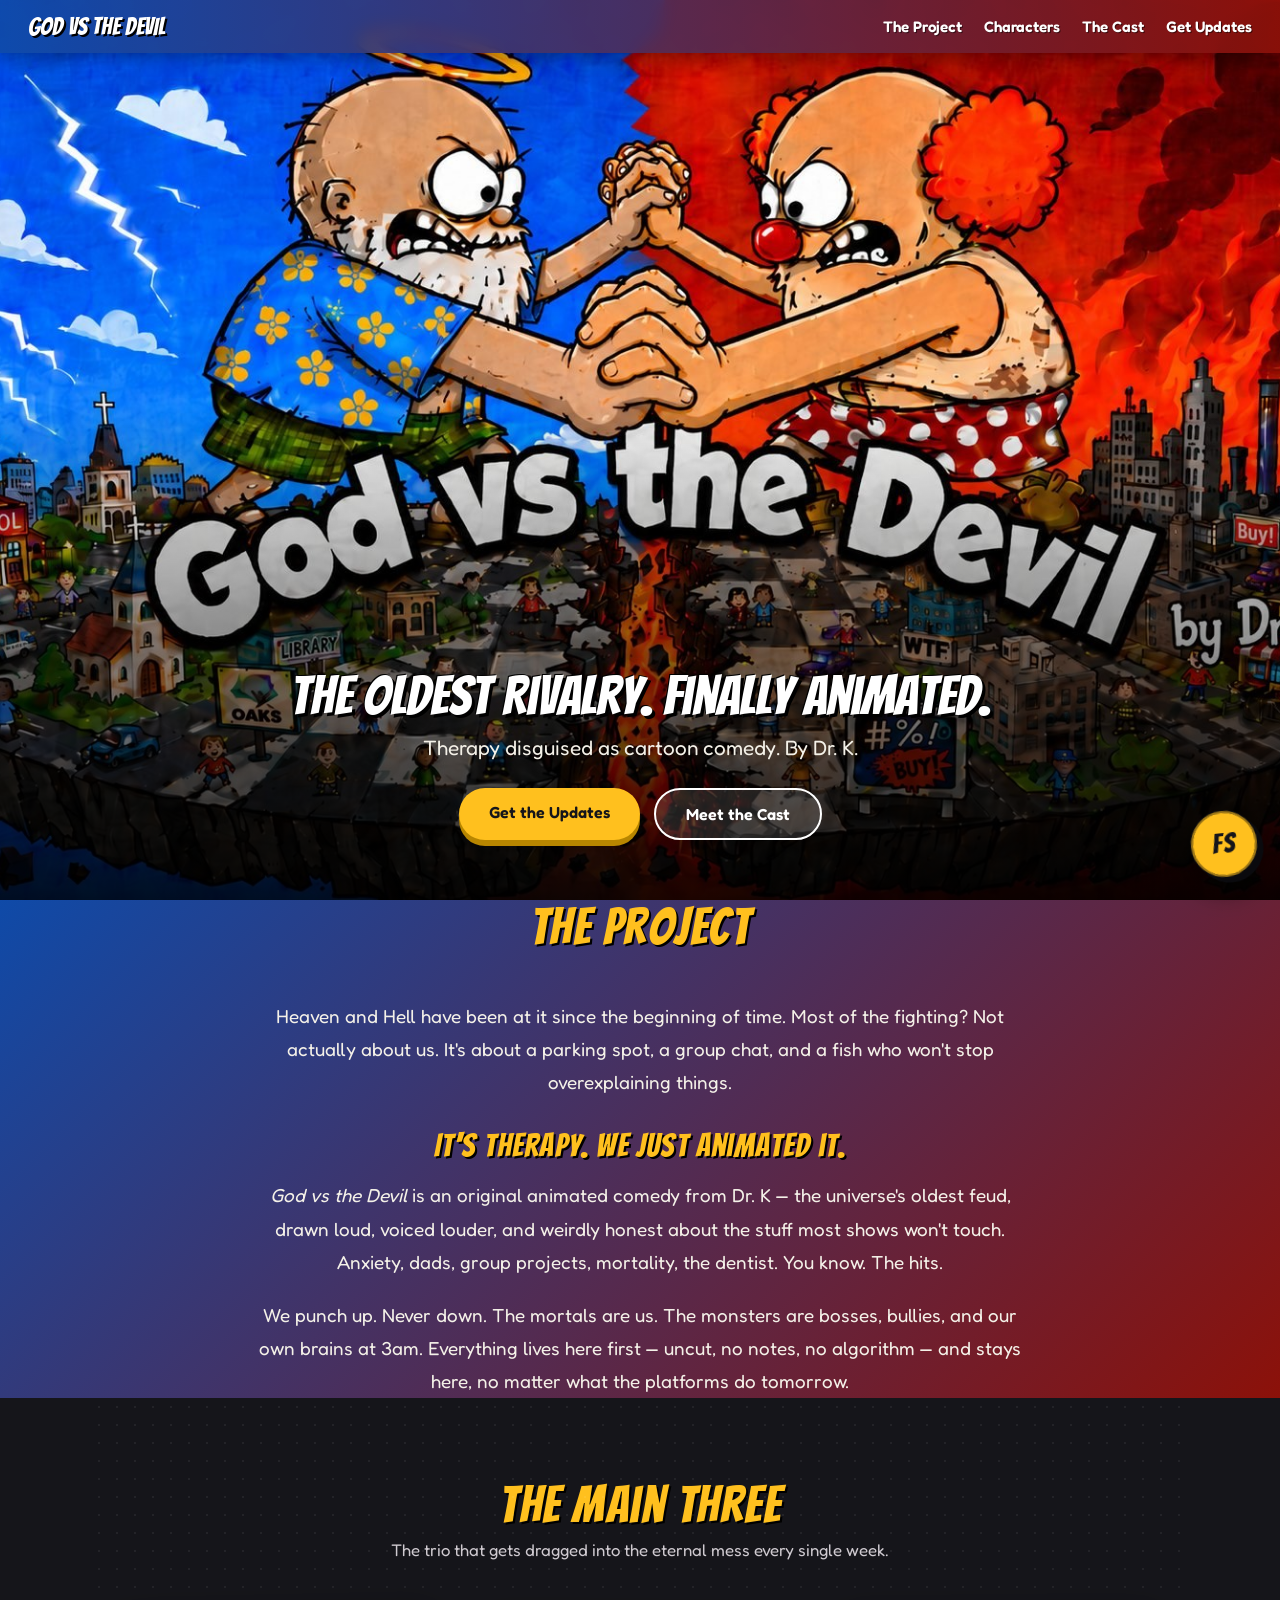
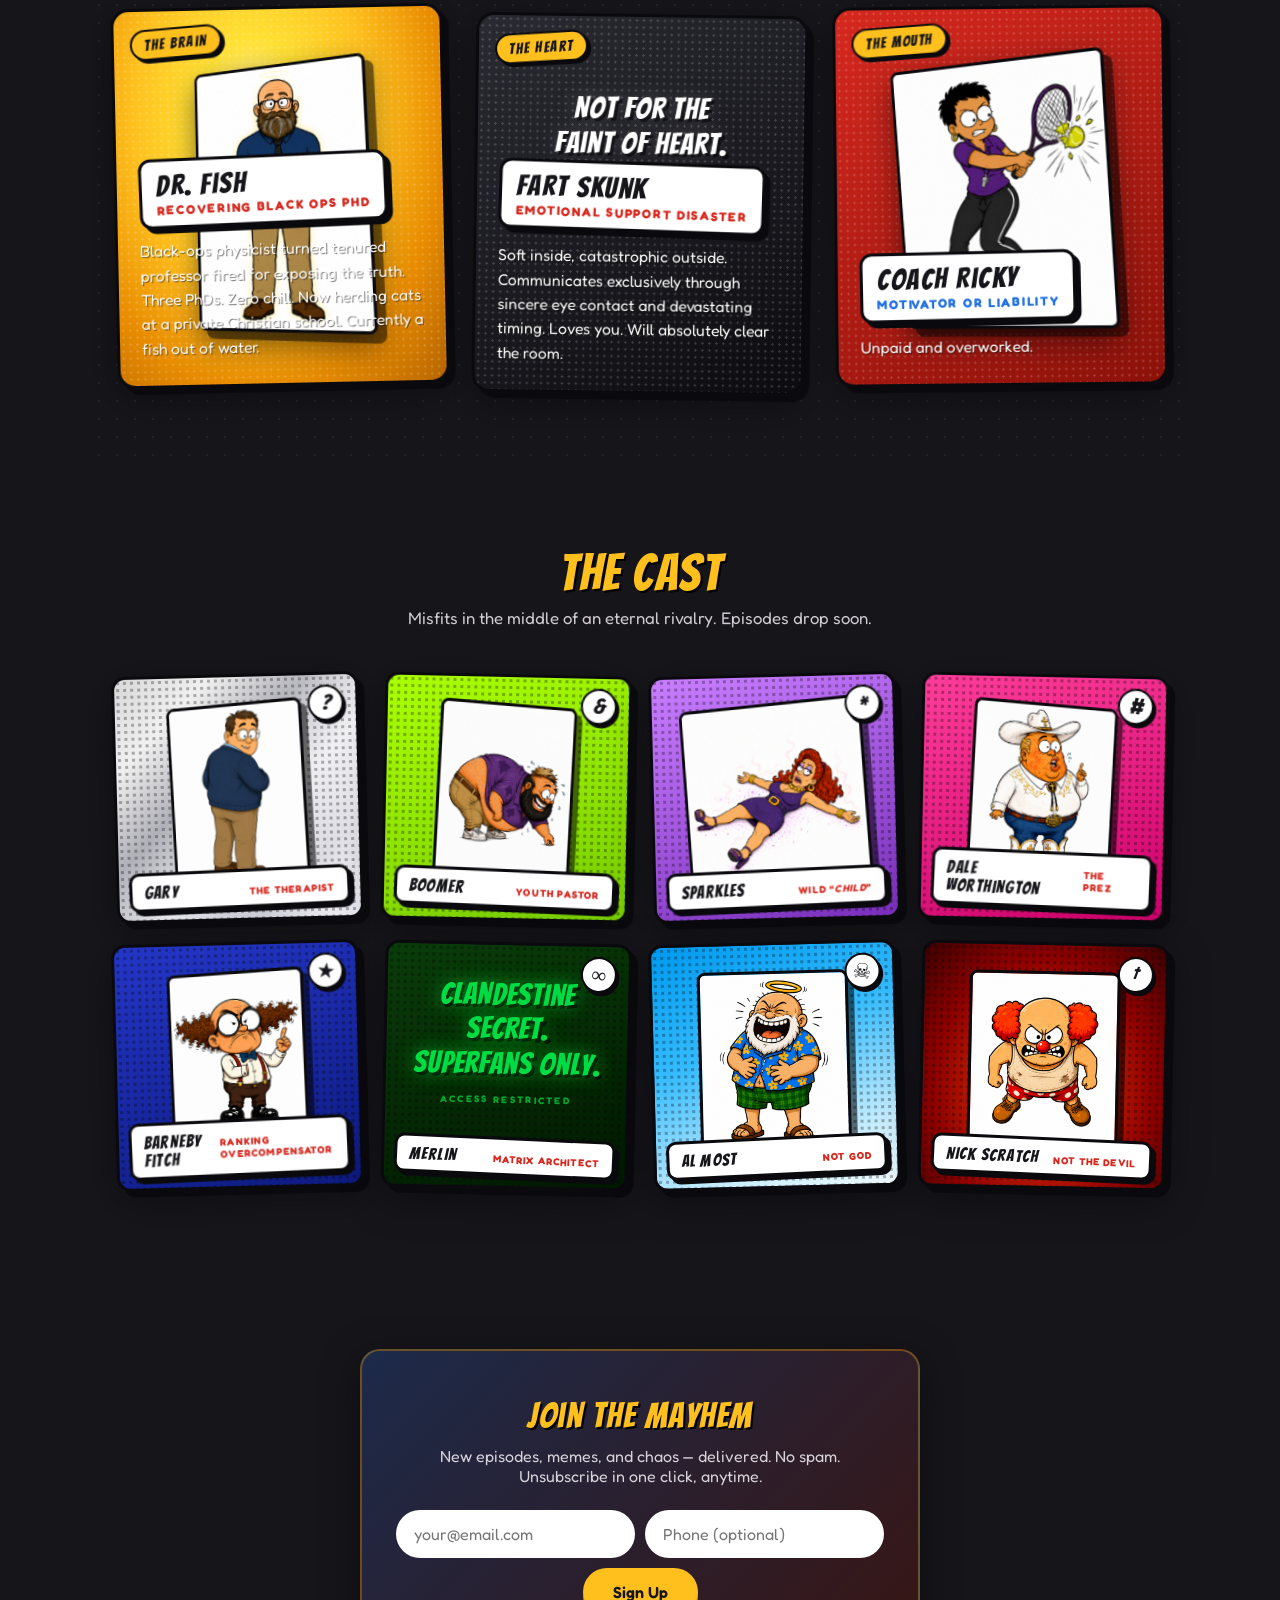
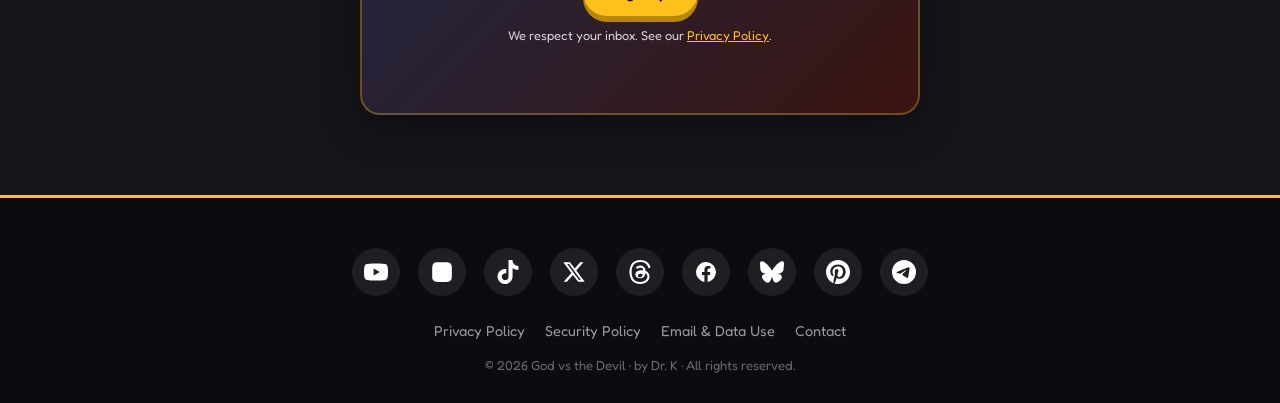
==== commit 500f932b: "Add AI-crawler SEO: robots.txt, sitemap.xml, Organization JSON-LD, richer alt text - robots.txt: exp" ====
--- a/index.html
+++ b/index.html
@@ -396,6 +396,26 @@
   .fs-chat:hover .bubble, .fs-chat:focus-visible .bubble{opacity:1;transform:translateX(0) rotate(-3deg)}
   @media(max-width:480px){ .fs-chat{width:60px;height:60px;right:14px;bottom:14px} .fs-chat .fs-mark{font-size:1.4rem} }
 </style>
+<script type="application/ld+json">
+{
+  "@context": "https://schema.org",
+  "@type": "Organization",
+  "name": "God vs the Devil",
+  "alternateName": "GVD",
+  "url": "https://godvsthedevil.com",
+  "description": "God vs the Devil is an adult animated comedy set at Worthy Christian Academy, where cosmic forces play out through everyday institutional dysfunction. Created by Dr. K as an independent, one-person AI animation studio. Therapy disguised as an absurd, nostalgic cartoon comedy.",
+  "sameAs": [
+    "https://www.youtube.com/@godvsthedevilbydrk",
+    "https://www.instagram.com/god_vs_the_devil/",
+    "https://www.threads.net/@god_vs_the_devil",
+    "https://bsky.app/profile/godvsthedevil.com",
+    "https://x.com/GvDbyDrK",
+    "https://www.facebook.com/GodvstheDevilbyDrK",
+    "https://www.pinterest.com/godvsthedevilbydrk/",
+    "https://t.me/godvsthedevil"
+  ]
+}
+</script>
 </head>
 <body>
 <nav>
@@ -441,7 +461,7 @@
       <span class="badge">The Brain</span>
       <div class="portrait" aria-hidden="true">
         <div class="portrait-inner">
-          <img src="images/dr-fish.png" alt="Dr. Fish">
+          <img src="images/dr-fish.png" alt="Dr. Fish, the “Recovering Black Ops PhD” cartoon character from God vs the Devil, an adult animated comedy by Dr. K">
         </div>
       </div>
       <div class="char-name">
@@ -468,7 +488,7 @@
       <span class="badge">The Mouth</span>
       <div class="portrait" aria-hidden="true">
         <div class="portrait-inner">
-          <img src="images/coach-ricky.png" alt="Coach Ricky">
+          <img src="images/coach-ricky.png" alt="Coach Ricky, the “Motivator or Liability” cartoon character from God vs the Devil, an adult animated comedy by Dr. K">
         </div>
       </div>
       <div class="char-name">
@@ -491,7 +511,7 @@
       <span class="halftone" aria-hidden="true"></span>
       <span class="accent">?</span>
       <div class="portrait-wrap">
-        <img src="images/gary.png" alt="Gary">
+        <img src="images/gary.png" alt="Gary, the “The Therapist” cartoon character from God vs the Devil, an adult animated comedy by Dr. K">
       </div>
       <span class="initials">GT</span>
       <div class="tag">Gary <small>The Therapist</small></div>
@@ -500,7 +520,7 @@
       <span class="halftone" aria-hidden="true"></span>
       <span class="accent">&amp;</span>
       <div class="portrait-wrap">
-        <img src="images/boomer.png" alt="Boomer">
+        <img src="images/boomer.png" alt="Boomer, the “Youth Pastor” cartoon character from God vs the Devil, an adult animated comedy by Dr. K">
       </div>
       <span class="initials">BM</span>
       <div class="tag">Boomer <small>Youth Pastor</small></div>
@@ -509,7 +529,7 @@
       <span class="halftone" aria-hidden="true"></span>
       <span class="accent">*</span>
       <div class="portrait-wrap">
-        <img src="images/sparkles.png" alt="Sparkles">
+        <img src="images/sparkles.png" alt="Sparkles, the “Wild ‘Child’” cartoon character from God vs the Devil, an adult animated comedy by Dr. K">
       </div>
       <span class="initials">SP</span>
       <div class="tag">Sparkles <small>Wild &#8220;<em>Child</em>&#8221;</small></div>
@@ -518,7 +538,7 @@
       <span class="halftone" aria-hidden="true"></span>
       <span class="accent">#</span>
       <div class="portrait-wrap">
-        <img src="images/dale-worthington.png" alt="Dale Worthington">
+        <img src="images/dale-worthington.png" alt="Dale Worthington, the “The Prez” cartoon character from God vs the Devil, an adult animated comedy by Dr. K">
       </div>
       <span class="initials">DW</span>
       <div class="tag">Dale Worthington <small>The Prez</small></div>
@@ -528,7 +548,7 @@
       <span class="halftone" aria-hidden="true"></span>
       <span class="accent">&#9733;</span>
       <div class="portrait-wrap">
-        <img src="images/barneby-fitch.png" alt="Barneby Fitch">
+        <img src="images/barneby-fitch.png" alt="Barneby Fitch, the “Ranking Overcompensator” cartoon character from God vs the Devil, an adult animated comedy by Dr. K">
       </div>
       <span class="initials">BF</span>
       <div class="tag">Barneby Fitch <small>Ranking Overcompensator</small></div>
@@ -547,7 +567,7 @@
       <span class="halftone" aria-hidden="true"></span>
       <span class="accent">&#9760;</span>
       <div class="portrait-wrap">
-        <img src="images/al-most.png" alt="Al Most">
+        <img src="images/al-most.png" alt="Al Most, the “Not God” cartoon character from God vs the Devil, an adult animated comedy by Dr. K">
       </div>
       <span class="initials">AM</span>
       <div class="tag">Al Most <small>Not God</small></div>
@@ -557,7 +577,7 @@
       <span class="halftone" aria-hidden="true"></span>
       <span class="accent">&#8224;</span>
       <div class="portrait-wrap">
-        <img src="images/nick-scratch.png" alt="Nick Scratch">
+        <img src="images/nick-scratch.png" alt="Nick Scratch, the “Not The Devil” cartoon character from God vs the Devil, an adult animated comedy by Dr. K">
       </div>
       <span class="initials">NS</span>
       <div class="tag">Nick Scratch <small>Not The Devil</small></div>
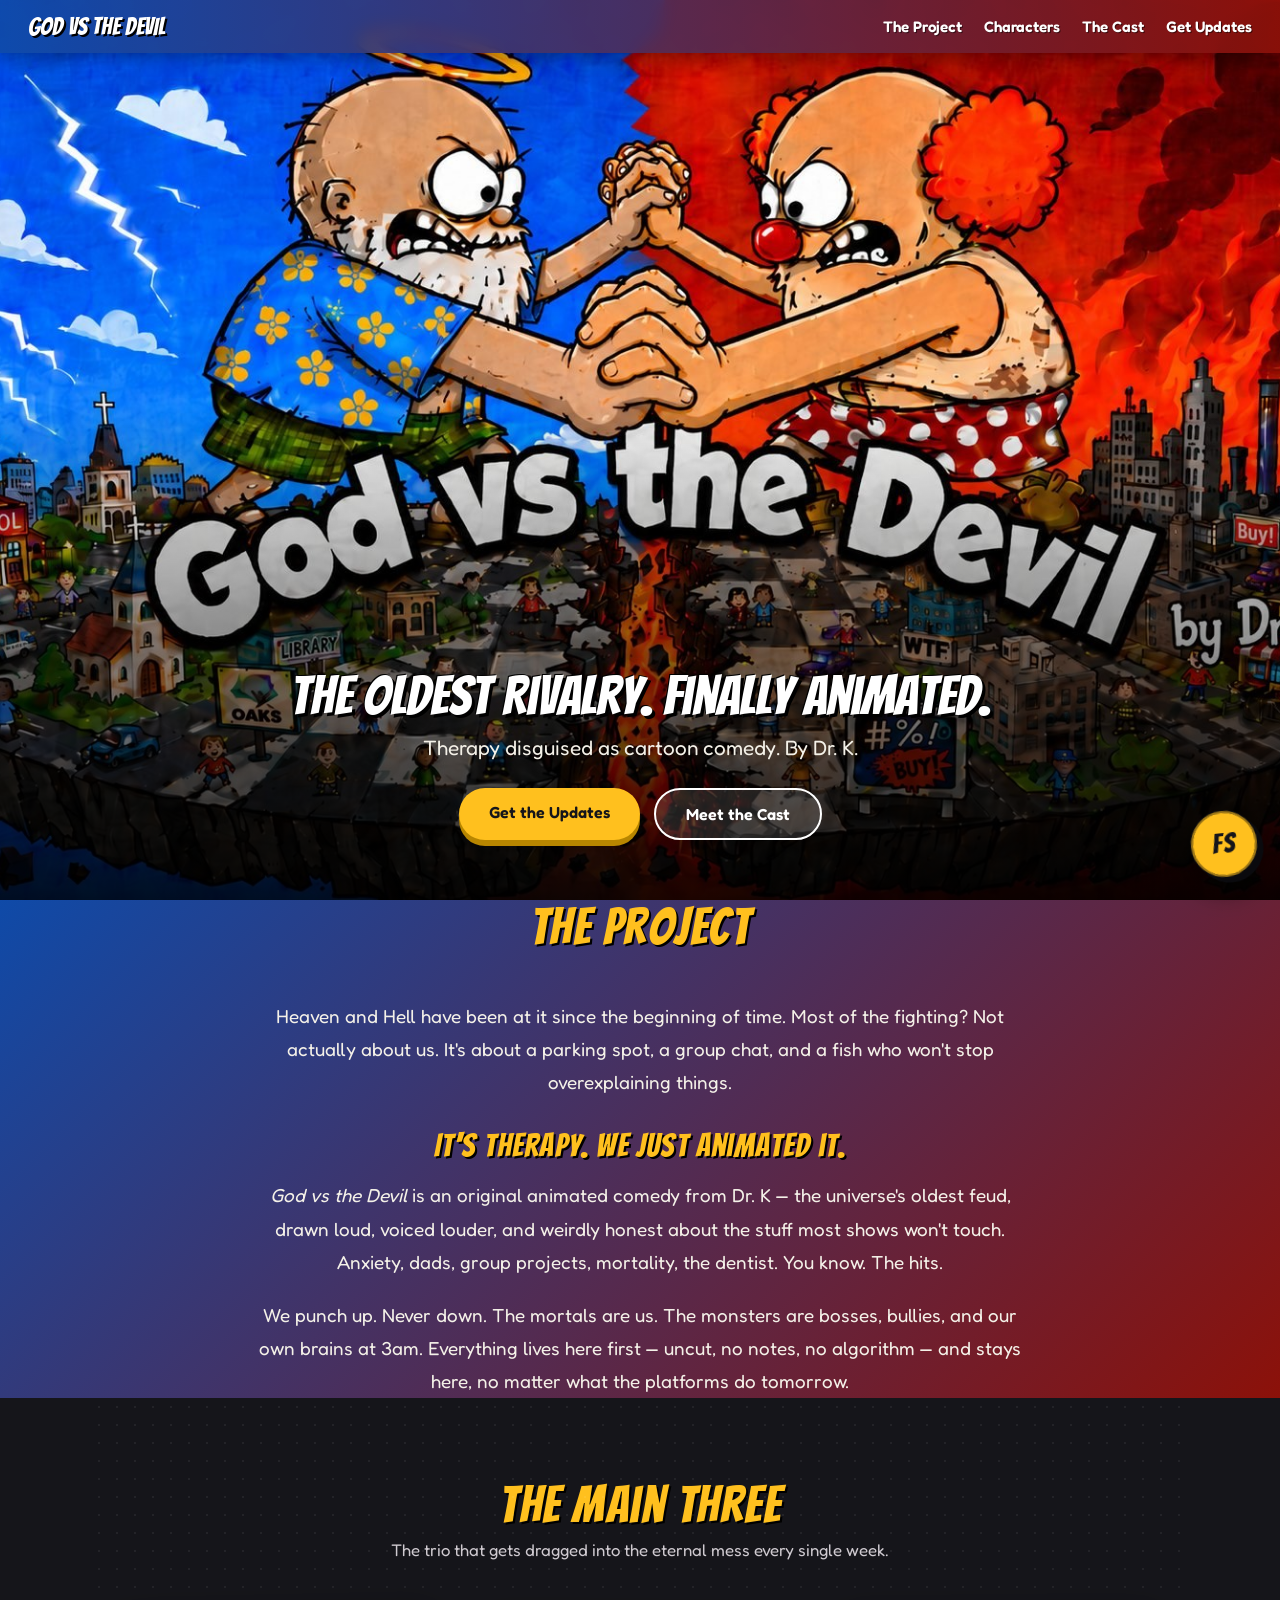
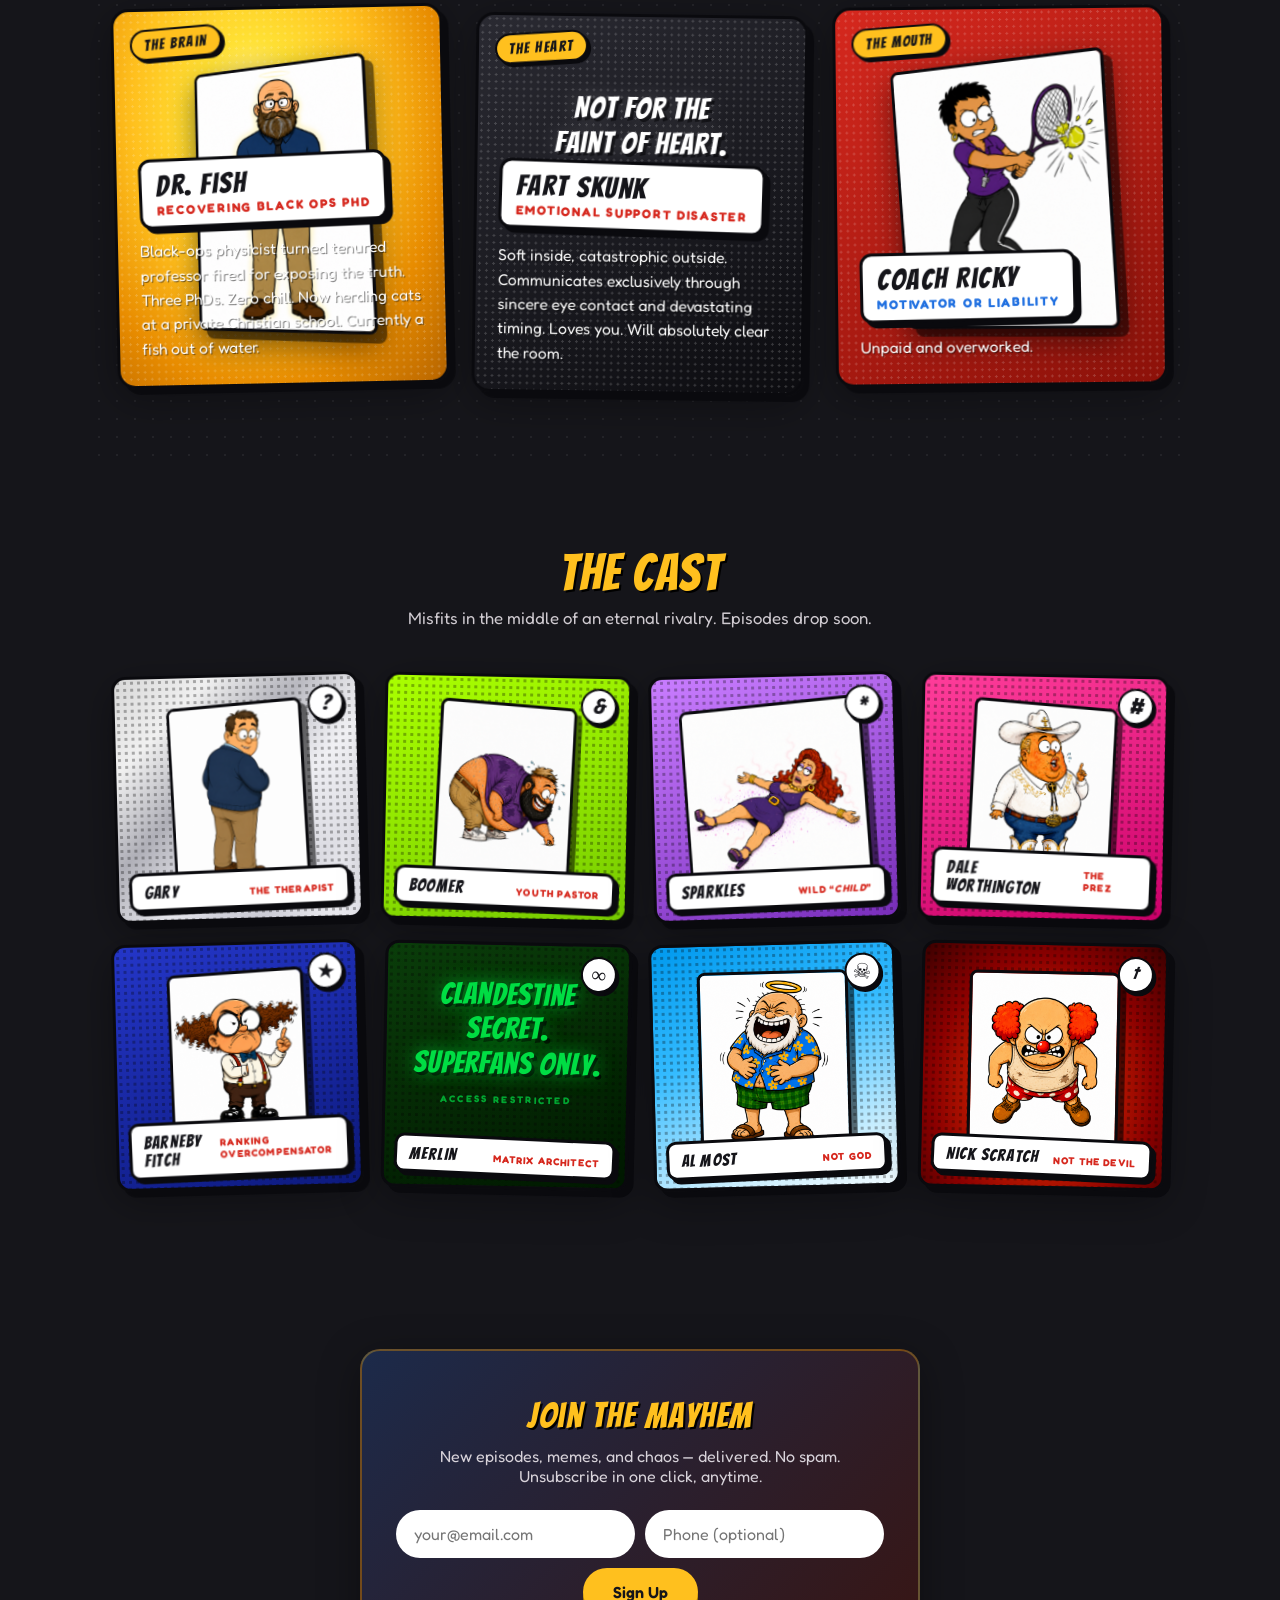
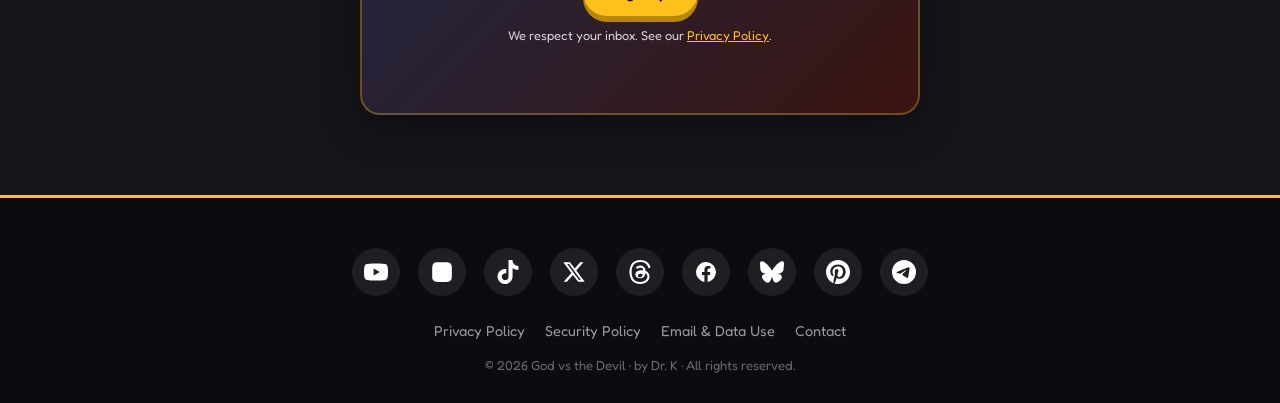
==== commit 00bd47d7: "Update content rating to 13+ animated comedy with adult crossover Removes 'adult animation' language" ====
--- a/index.html
+++ b/index.html
@@ -403,7 +403,7 @@
   "name": "God vs the Devil",
   "alternateName": "GVD",
   "url": "https://godvsthedevil.com",
-  "description": "God vs the Devil is an adult animated comedy set at Worthy Christian Academy, where cosmic forces play out through everyday institutional dysfunction. Created by Dr. K as an independent, one-person AI animation studio. Therapy disguised as an absurd, nostalgic cartoon comedy.",
+  "description": "God vs the Devil is a 13+ animated comedy with adult crossover set at Worthy Christian Academy, where cosmic forces play out through everyday institutional dysfunction. Created by Dr. K as an independent, one-person AI animation studio. Therapy disguised as an absurd, nostalgic cartoon comedy.",
   "sameAs": [
     "https://www.youtube.com/@godvsthedevilbydrk",
     "https://www.instagram.com/god_vs_the_devil/",
@@ -461,7 +461,7 @@
       <span class="badge">The Brain</span>
       <div class="portrait" aria-hidden="true">
         <div class="portrait-inner">
-          <img src="images/dr-fish.png" alt="Dr. Fish, the “Recovering Black Ops PhD” cartoon character from God vs the Devil, an adult animated comedy by Dr. K">
+          <img src="images/dr-fish.png" alt="Dr. Fish, the “Recovering Black Ops PhD” cartoon character from God vs the Devil, a 13+ animated comedy with adult crossover by Dr. K">
         </div>
       </div>
       <div class="char-name">
@@ -488,7 +488,7 @@
       <span class="badge">The Mouth</span>
       <div class="portrait" aria-hidden="true">
         <div class="portrait-inner">
-          <img src="images/coach-ricky.png" alt="Coach Ricky, the “Motivator or Liability” cartoon character from God vs the Devil, an adult animated comedy by Dr. K">
+          <img src="images/coach-ricky.png" alt="Coach Ricky, the “Motivator or Liability” cartoon character from God vs the Devil, a 13+ animated comedy with adult crossover by Dr. K">
         </div>
       </div>
       <div class="char-name">
@@ -511,7 +511,7 @@
       <span class="halftone" aria-hidden="true"></span>
       <span class="accent">?</span>
       <div class="portrait-wrap">
-        <img src="images/gary.png" alt="Gary, the “The Therapist” cartoon character from God vs the Devil, an adult animated comedy by Dr. K">
+        <img src="images/gary.png" alt="Gary, the “The Therapist” cartoon character from God vs the Devil, a 13+ animated comedy with adult crossover by Dr. K">
       </div>
       <span class="initials">GT</span>
       <div class="tag">Gary <small>The Therapist</small></div>
@@ -520,7 +520,7 @@
       <span class="halftone" aria-hidden="true"></span>
       <span class="accent">&amp;</span>
       <div class="portrait-wrap">
-        <img src="images/boomer.png" alt="Boomer, the “Youth Pastor” cartoon character from God vs the Devil, an adult animated comedy by Dr. K">
+        <img src="images/boomer.png" alt="Boomer, the “Youth Pastor” cartoon character from God vs the Devil, a 13+ animated comedy with adult crossover by Dr. K">
       </div>
       <span class="initials">BM</span>
       <div class="tag">Boomer <small>Youth Pastor</small></div>
@@ -529,7 +529,7 @@
       <span class="halftone" aria-hidden="true"></span>
       <span class="accent">*</span>
       <div class="portrait-wrap">
-        <img src="images/sparkles.png" alt="Sparkles, the “Wild ‘Child’” cartoon character from God vs the Devil, an adult animated comedy by Dr. K">
+        <img src="images/sparkles.png" alt="Sparkles, the “Wild ‘Child’” cartoon character from God vs the Devil, a 13+ animated comedy with adult crossover by Dr. K">
       </div>
       <span class="initials">SP</span>
       <div class="tag">Sparkles <small>Wild &#8220;<em>Child</em>&#8221;</small></div>
@@ -538,7 +538,7 @@
       <span class="halftone" aria-hidden="true"></span>
       <span class="accent">#</span>
       <div class="portrait-wrap">
-        <img src="images/dale-worthington.png" alt="Dale Worthington, the “The Prez” cartoon character from God vs the Devil, an adult animated comedy by Dr. K">
+        <img src="images/dale-worthington.png" alt="Dale Worthington, the “The Prez” cartoon character from God vs the Devil, a 13+ animated comedy with adult crossover by Dr. K">
       </div>
       <span class="initials">DW</span>
       <div class="tag">Dale Worthington <small>The Prez</small></div>
@@ -548,7 +548,7 @@
       <span class="halftone" aria-hidden="true"></span>
       <span class="accent">&#9733;</span>
       <div class="portrait-wrap">
-        <img src="images/barneby-fitch.png" alt="Barneby Fitch, the “Ranking Overcompensator” cartoon character from God vs the Devil, an adult animated comedy by Dr. K">
+        <img src="images/barneby-fitch.png" alt="Barneby Fitch, the “Ranking Overcompensator” cartoon character from God vs the Devil, a 13+ animated comedy with adult crossover by Dr. K">
       </div>
       <span class="initials">BF</span>
       <div class="tag">Barneby Fitch <small>Ranking Overcompensator</small></div>
@@ -567,7 +567,7 @@
       <span class="halftone" aria-hidden="true"></span>
       <span class="accent">&#9760;</span>
       <div class="portrait-wrap">
-        <img src="images/al-most.png" alt="Al Most, the “Not God” cartoon character from God vs the Devil, an adult animated comedy by Dr. K">
+        <img src="images/al-most.png" alt="Al Most, the “Not God” cartoon character from God vs the Devil, a 13+ animated comedy with adult crossover by Dr. K">
       </div>
       <span class="initials">AM</span>
       <div class="tag">Al Most <small>Not God</small></div>
@@ -577,7 +577,7 @@
       <span class="halftone" aria-hidden="true"></span>
       <span class="accent">&#8224;</span>
       <div class="portrait-wrap">
-        <img src="images/nick-scratch.png" alt="Nick Scratch, the “Not The Devil” cartoon character from God vs the Devil, an adult animated comedy by Dr. K">
+        <img src="images/nick-scratch.png" alt="Nick Scratch, the “Not The Devil” cartoon character from God vs the Devil, a 13+ animated comedy with adult crossover by Dr. K">
       </div>
       <span class="initials">NS</span>
       <div class="tag">Nick Scratch <small>Not The Devil</small></div>
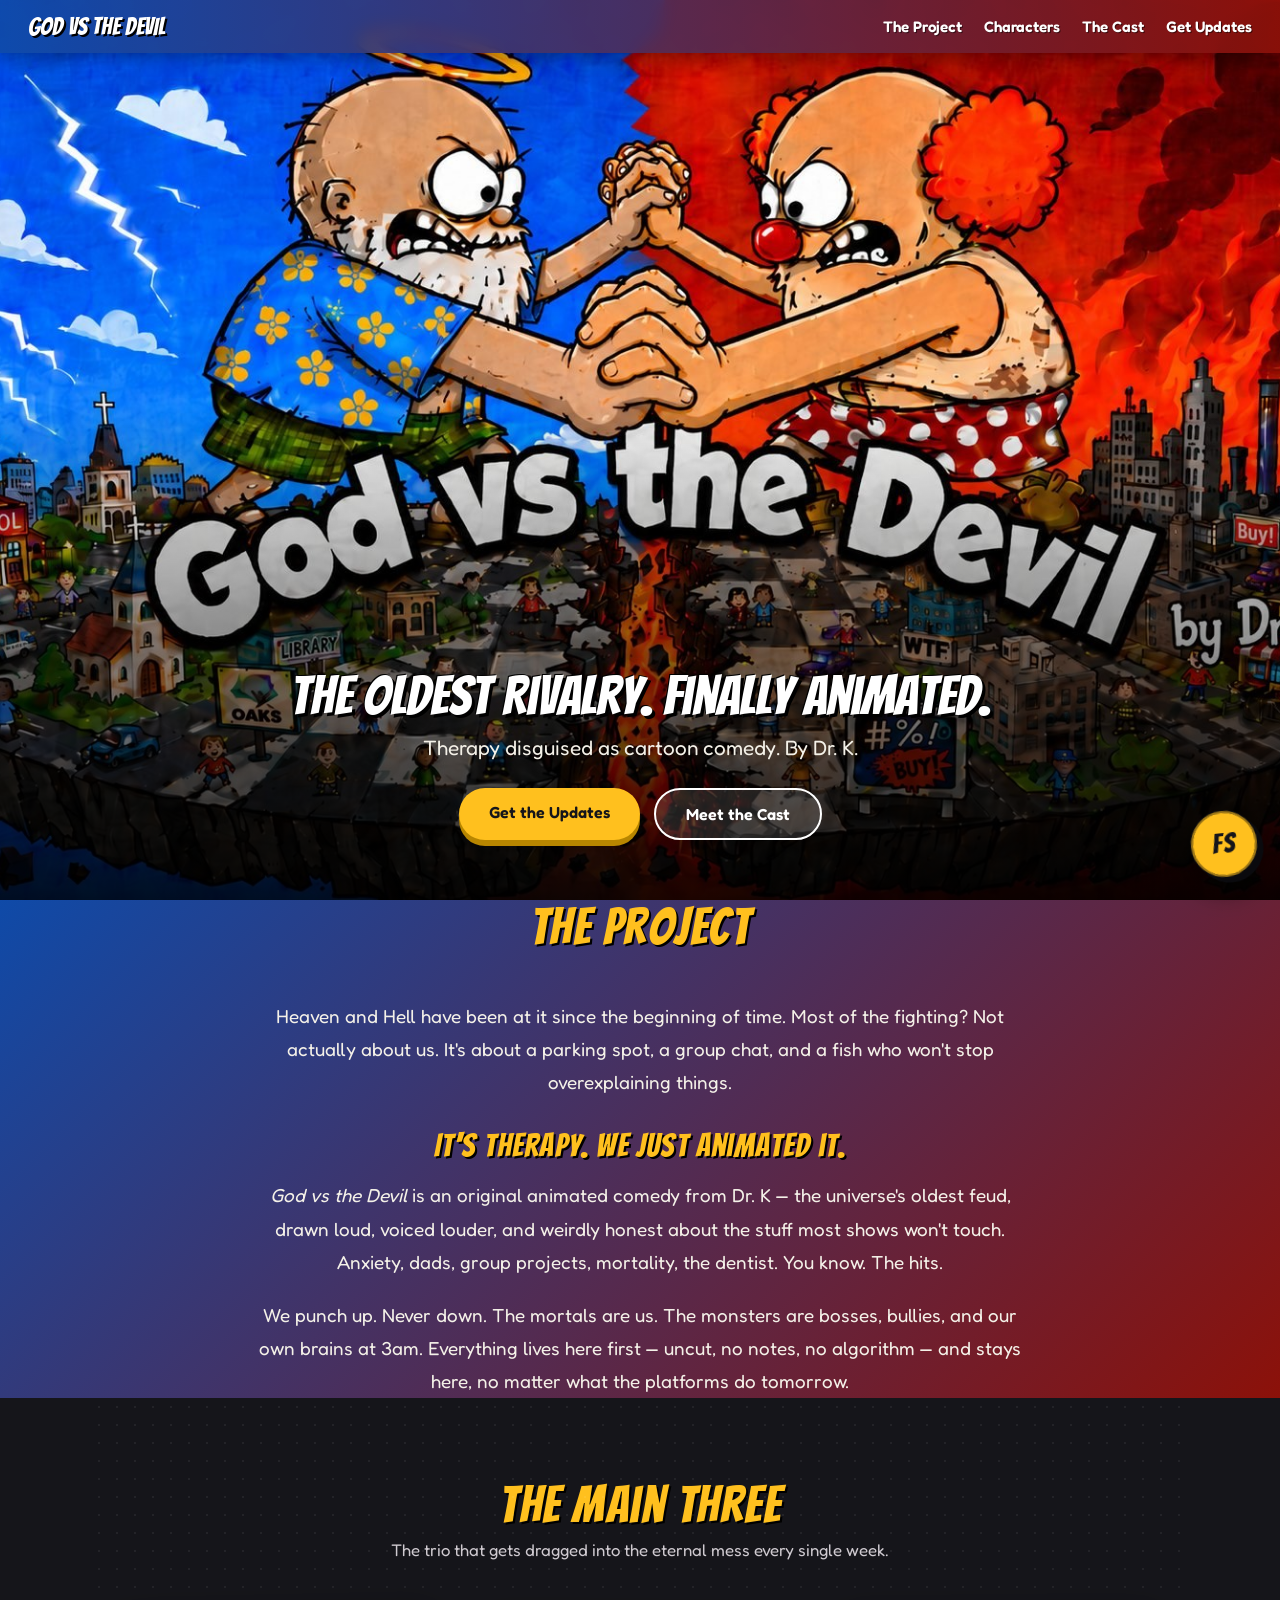
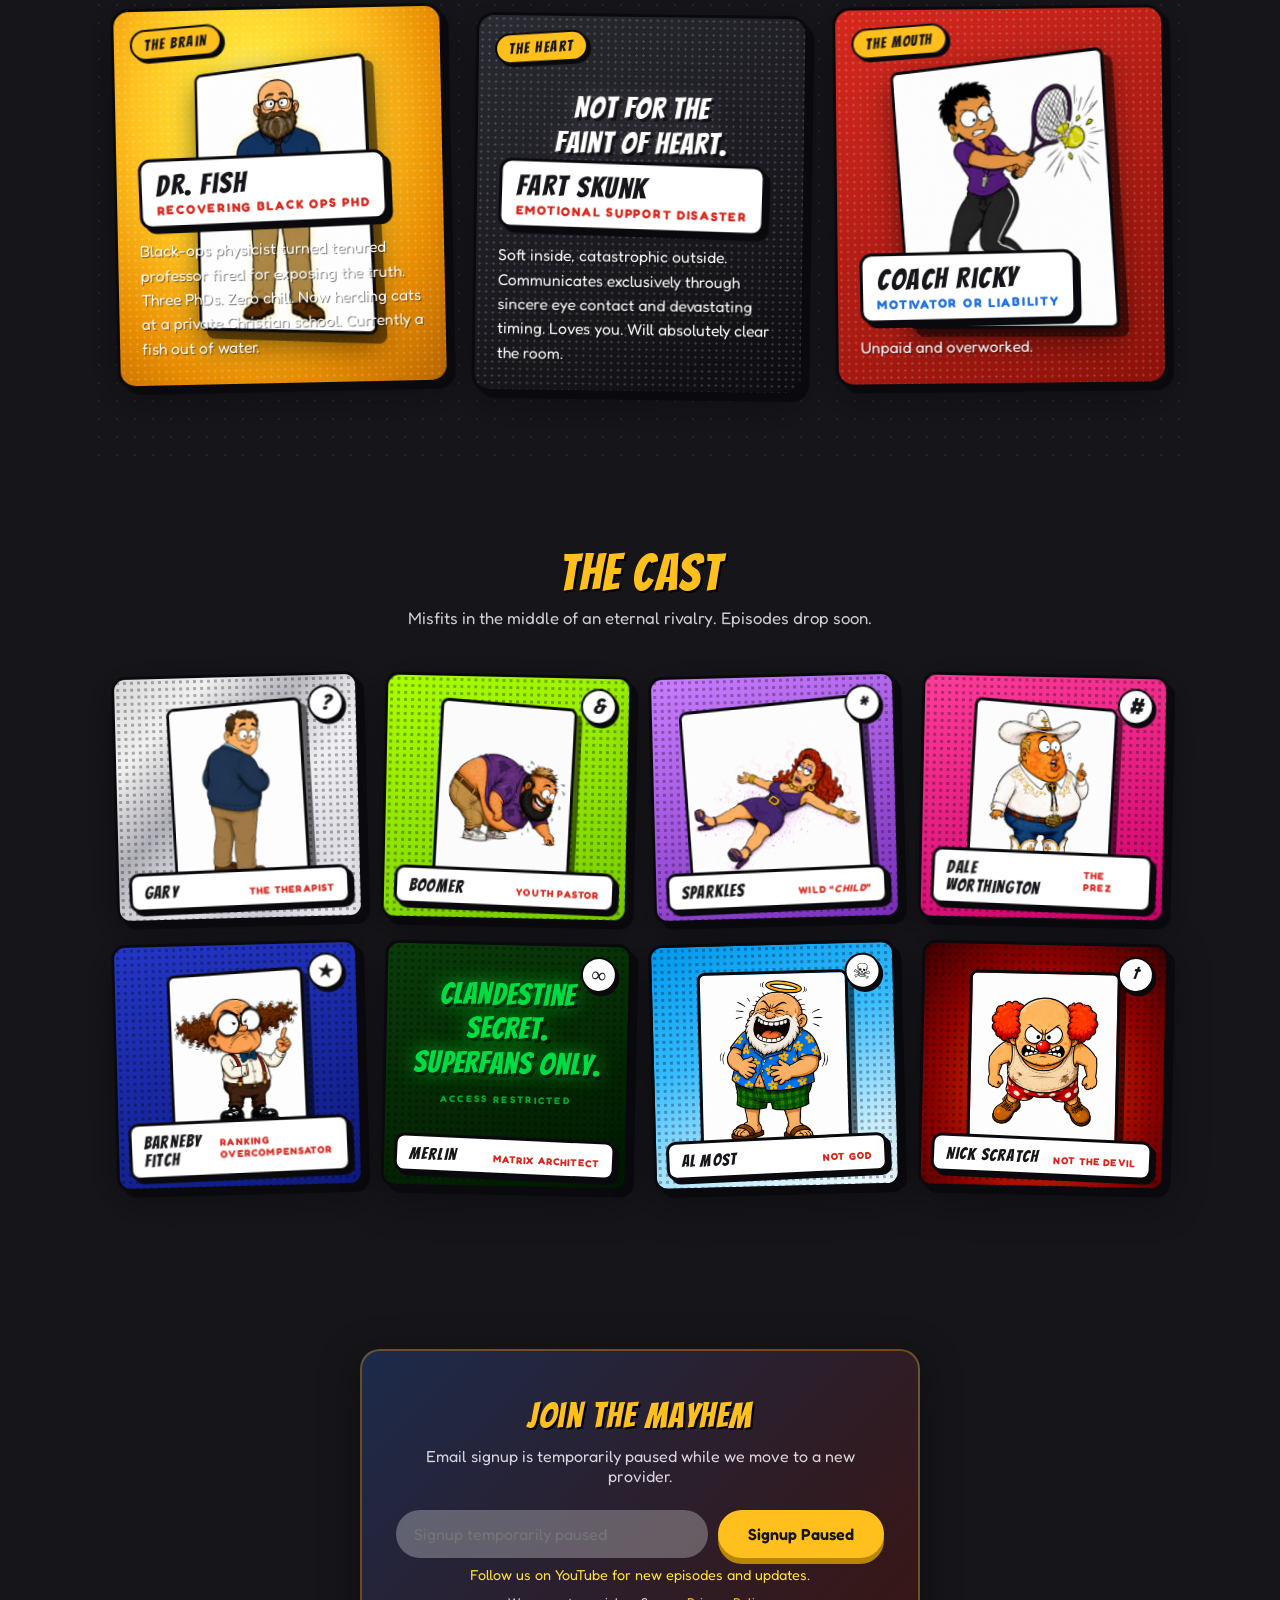
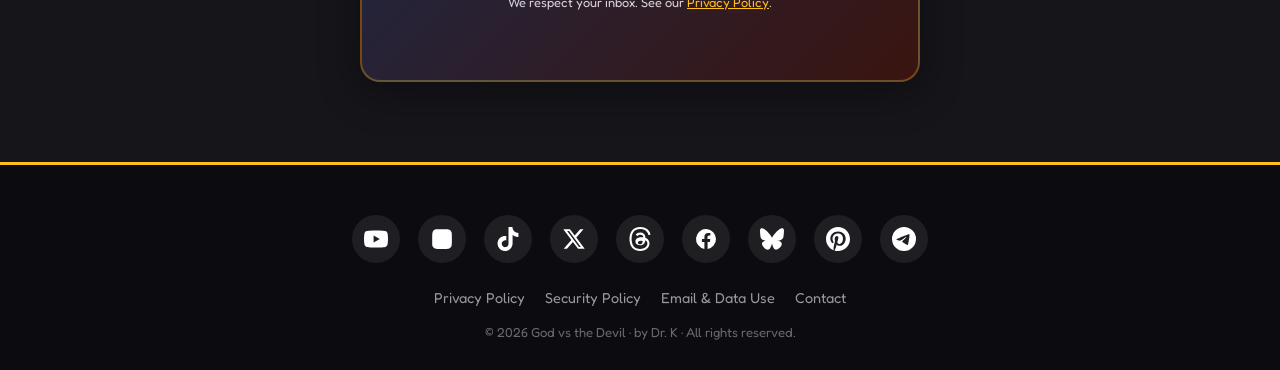
==== commit f2632760: "fix: disable unsafe legacy signup relay" ====
--- a/index.html
+++ b/index.html
@@ -588,63 +588,14 @@
 <section class="block signup" id="signup">
   <div class="signup-box">
     <h2>Join the Mayhem</h2>
-    <p>New episodes, memes, and chaos — delivered. No spam. Unsubscribe in one click, anytime.</p>
+    <p>Email signup is temporarily paused while we move to a new provider.</p>
     <div id="email-signup-mount">
-      <form id="gvd-subscribe" class="placeholder-form" novalidate>
-        <input type="email" id="gvd-email" placeholder="your@email.com" aria-label="Email address" required>
-        <input type="tel" id="gvd-phone" placeholder="Phone (optional)" aria-label="Phone number (optional)" autocomplete="tel">
-        <button class="btn btn-gold" type="submit">Sign Up</button>
+      <form id="gvd-subscribe" class="placeholder-form" novalidate aria-label="Email signup temporarily paused">
+        <input type="email" id="gvd-email" placeholder="Signup temporarily paused" aria-label="Email signup temporarily paused" disabled>
+        <button class="btn btn-gold" type="button" disabled>Signup Paused</button>
       </form>
-    </div>
-    <script>
-    (function(){
-      var form=document.getElementById('gvd-subscribe');
-      var mount=document.getElementById('email-signup-mount');
-      if(!form||!mount)return;
-      var EMAIL_RE=/^[^@\s]+@[^@\s]+\.[^@\s]+$/;
-      form.addEventListener('submit',function(e){
-        e.preventDefault();
-        var email=(document.getElementById('gvd-email').value||'').trim();
-        var phoneEl=document.getElementById('gvd-phone');
-        var phone=phoneEl?(phoneEl.value||'').trim():'';
-        var btn=form.querySelector('button');
-        var prev=mount.querySelector('.gvd-msg');
-        if(prev)prev.remove();
-        if(!email||!EMAIL_RE.test(email)){
-          var ve=document.createElement('p');
-          ve.className='gvd-msg';ve.style.cssText='color:#ff6b6b;margin:8px 0 0;font-size:.9rem';
-          ve.textContent='Enter a valid email address.';
-          mount.appendChild(ve);
-          return;
-        }
-        btn.disabled=true;btn.textContent='Signing up…';
-        fetch('https://postiz.godvsthedevil.com/gvd-relay/subscribe',{
-          method:'POST',
-          headers:{'Content-Type':'application/json'},
-          body:JSON.stringify(phone?{email:email,phone:phone}:{email:email})
-        })
-        .then(function(r){return r.json();})
-        .then(function(d){
-          if(d.status==='ok'){
-            mount.innerHTML='<p class="gvd-msg" style="color:#ffe033;font-size:1.2rem;font-family:Fredoka;margin:0">Welcome to the madness. Check your inbox. 😈</p>';
-          } else {
-            btn.disabled=false;btn.textContent='Sign Up';
-            var m=document.createElement('p');
-            m.className='gvd-msg';m.style.cssText='color:#ff6b6b;margin:8px 0 0;font-size:.9rem';
-            m.textContent='Something went wrong — try again.';
-            mount.appendChild(m);
-          }
-        })
-        .catch(function(){
-          btn.disabled=false;btn.textContent='Sign Up';
-          var m=document.createElement('p');
-          m.className='gvd-msg';m.style.cssText='color:#ff6b6b;margin:8px 0 0;font-size:.9rem';
-          m.textContent='Could not connect — try again or email mayhem@godvsthedevil.com';
-          mount.appendChild(m);
-        });
-      });
-    })();
-    </script>
+      <p class="gvd-msg" style="color:#ffe033;margin:8px 0 0;font-size:.9rem">Follow us on YouTube for new episodes and updates.</p>
+    </div>
     <p class="fineprint">We respect your inbox. See our <a href="privacy.html" style="color:var(--gold)">Privacy Policy</a>.</p>
   </div>
 </section>
@@ -679,4 +630,4 @@
 
 <script>document.getElementById('yr').textContent = new Date().getFullYear();</script>
 
-</body></html>+</body></html>
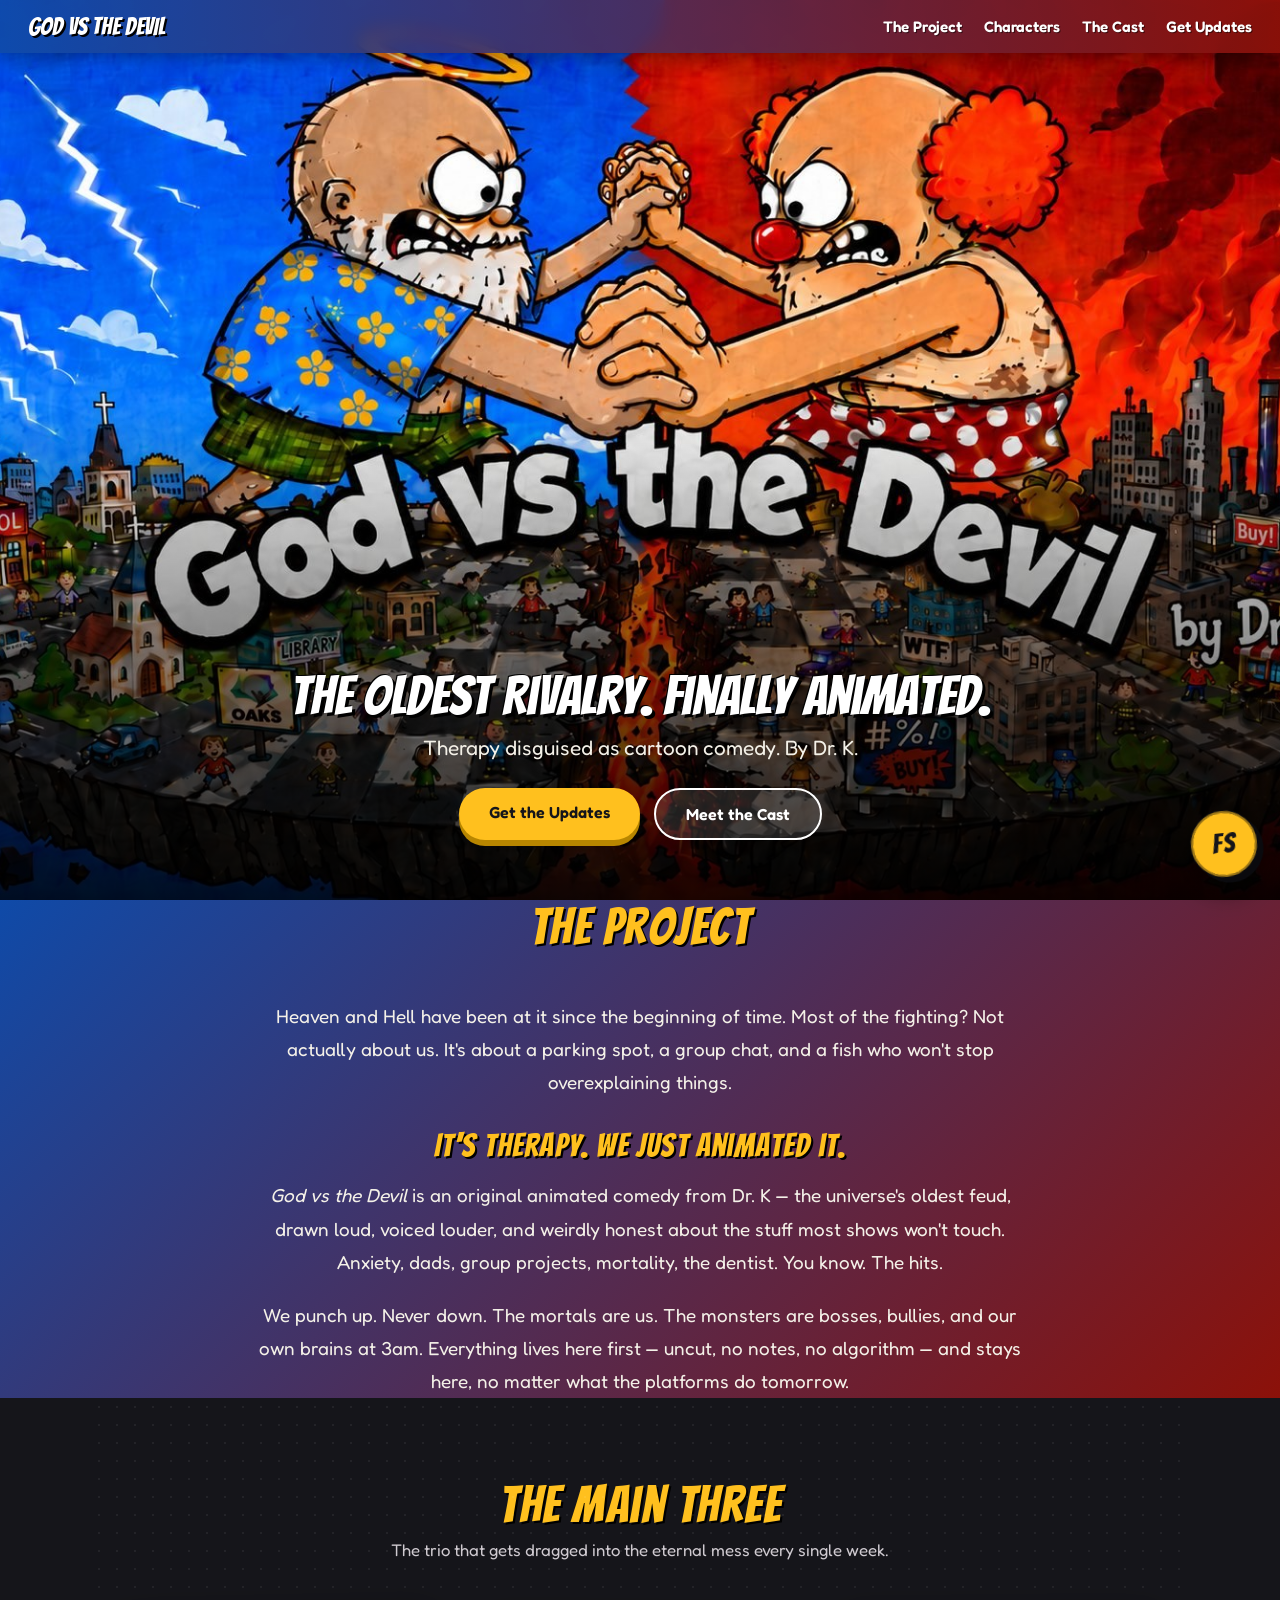
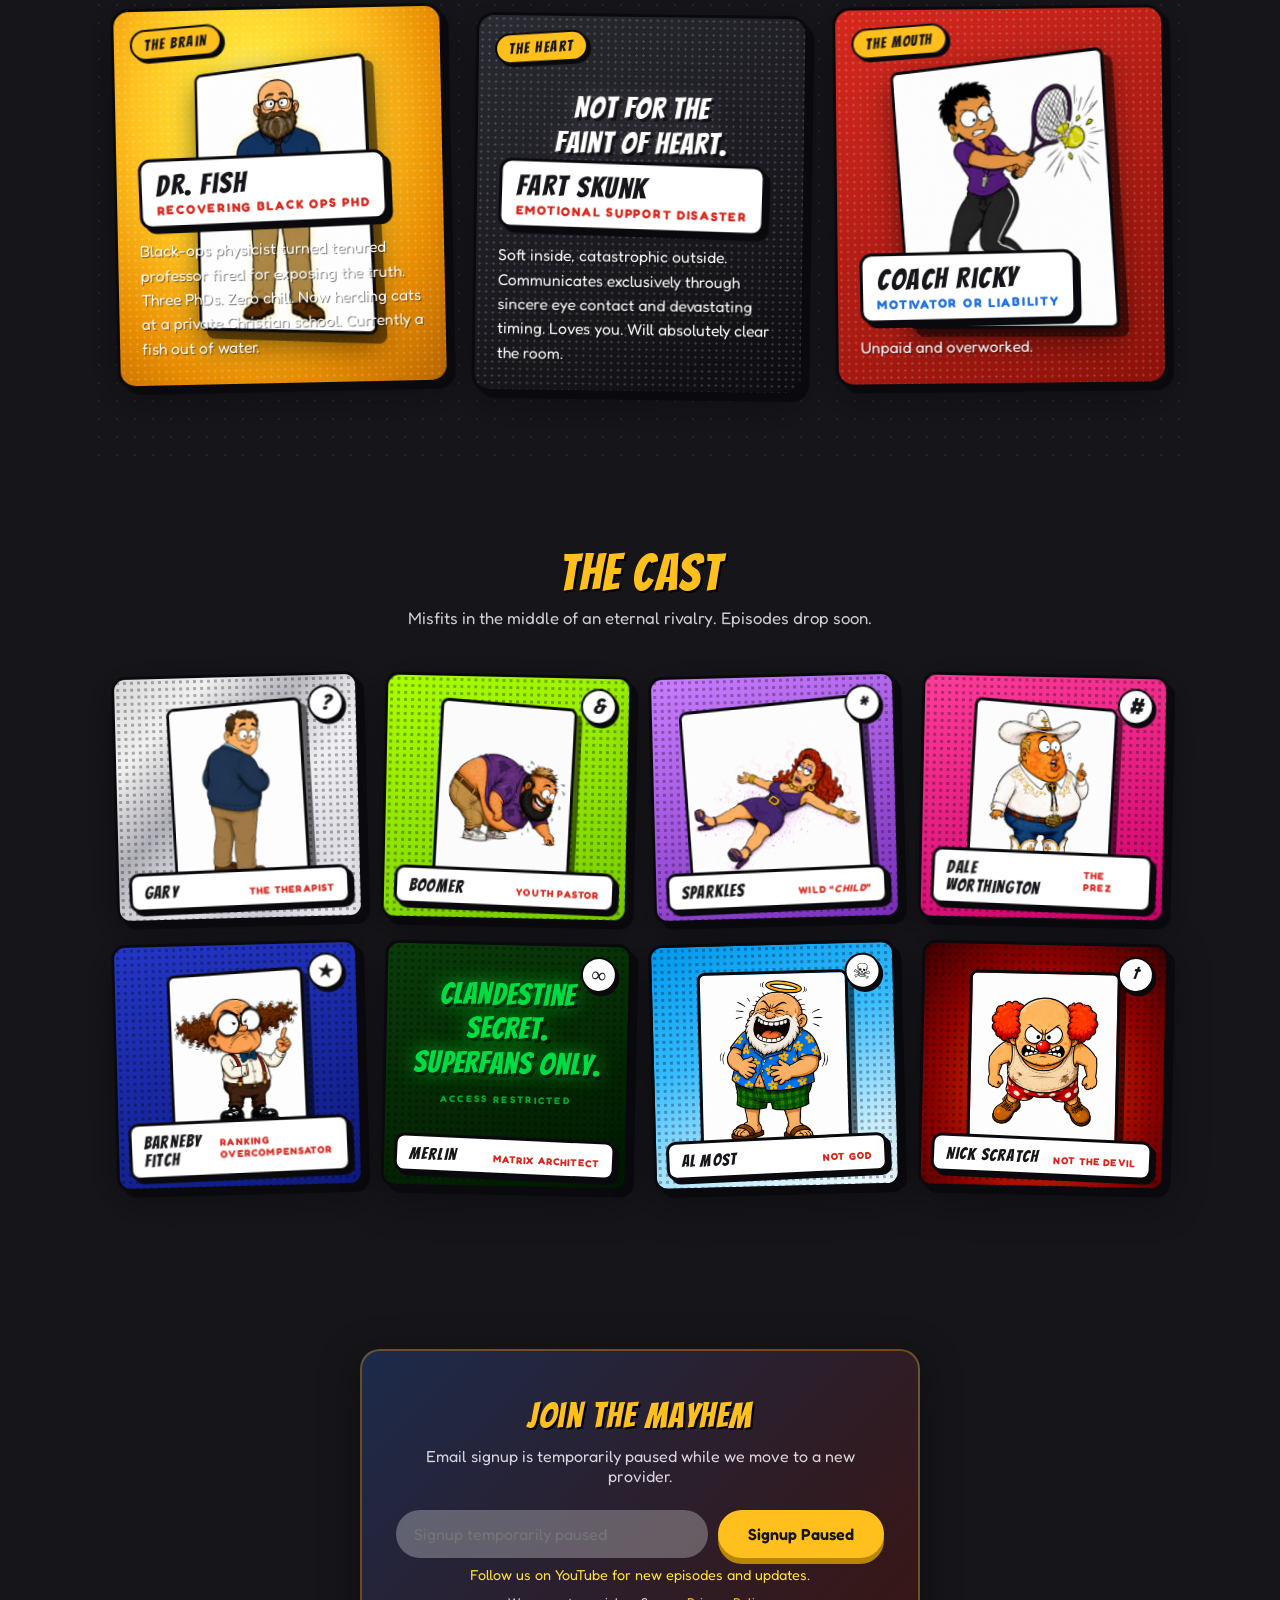
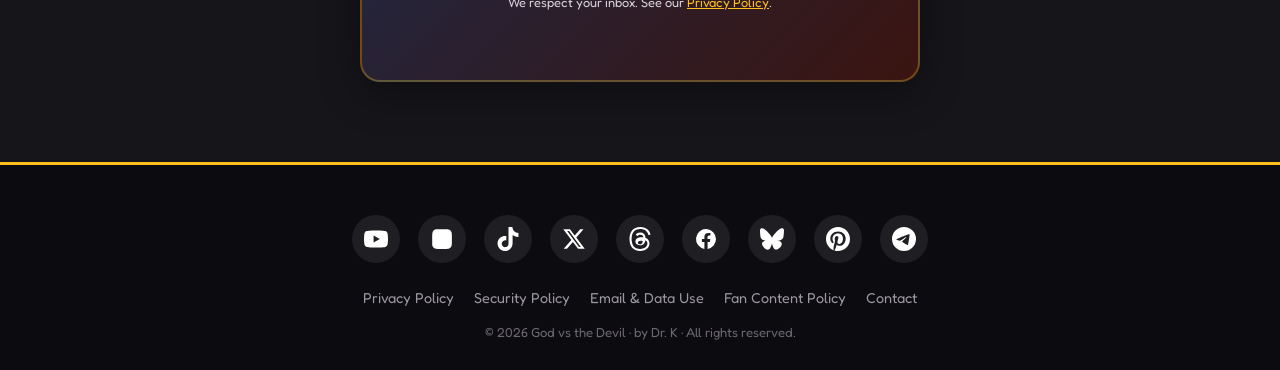
==== commit f0710c26: "Add Fan Content Policy page and footer link Co-Authored-By: Claude Opus 5.5 <noreply@anthropic.com> " ====
--- a/index.html
+++ b/index.html
@@ -616,6 +616,7 @@
     <a href="privacy.html">Privacy Policy</a>
     <a href="security.html">Security Policy</a>
     <a href="email-policy.html">Email &amp; Data Use</a>
+    <a href="fan-content-policy.html">Fan Content Policy</a>
     <a href="mailto:mayhem@godvsthedevil.com">Contact</a>
   </div>
   <div class="copy">© <span id="yr"></span> God vs the Devil · by Dr. K · All rights reserved.</div>
